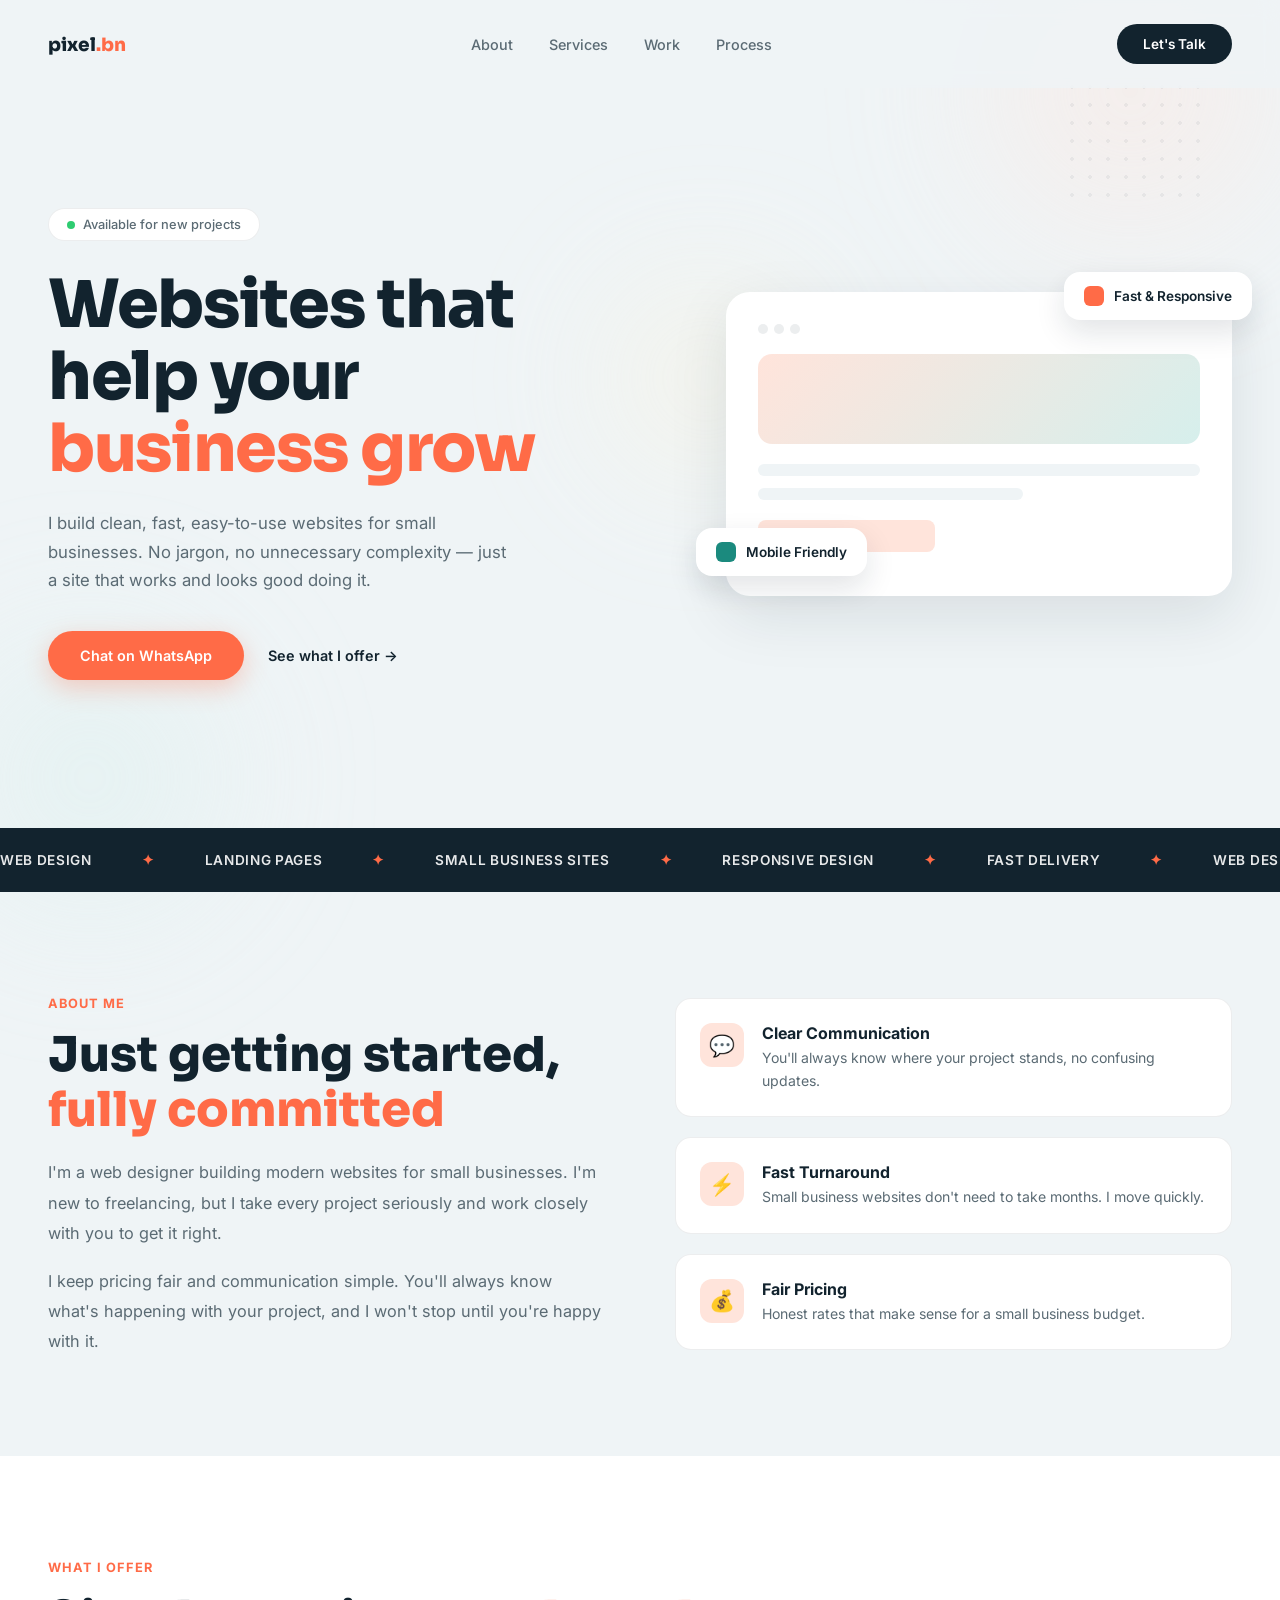
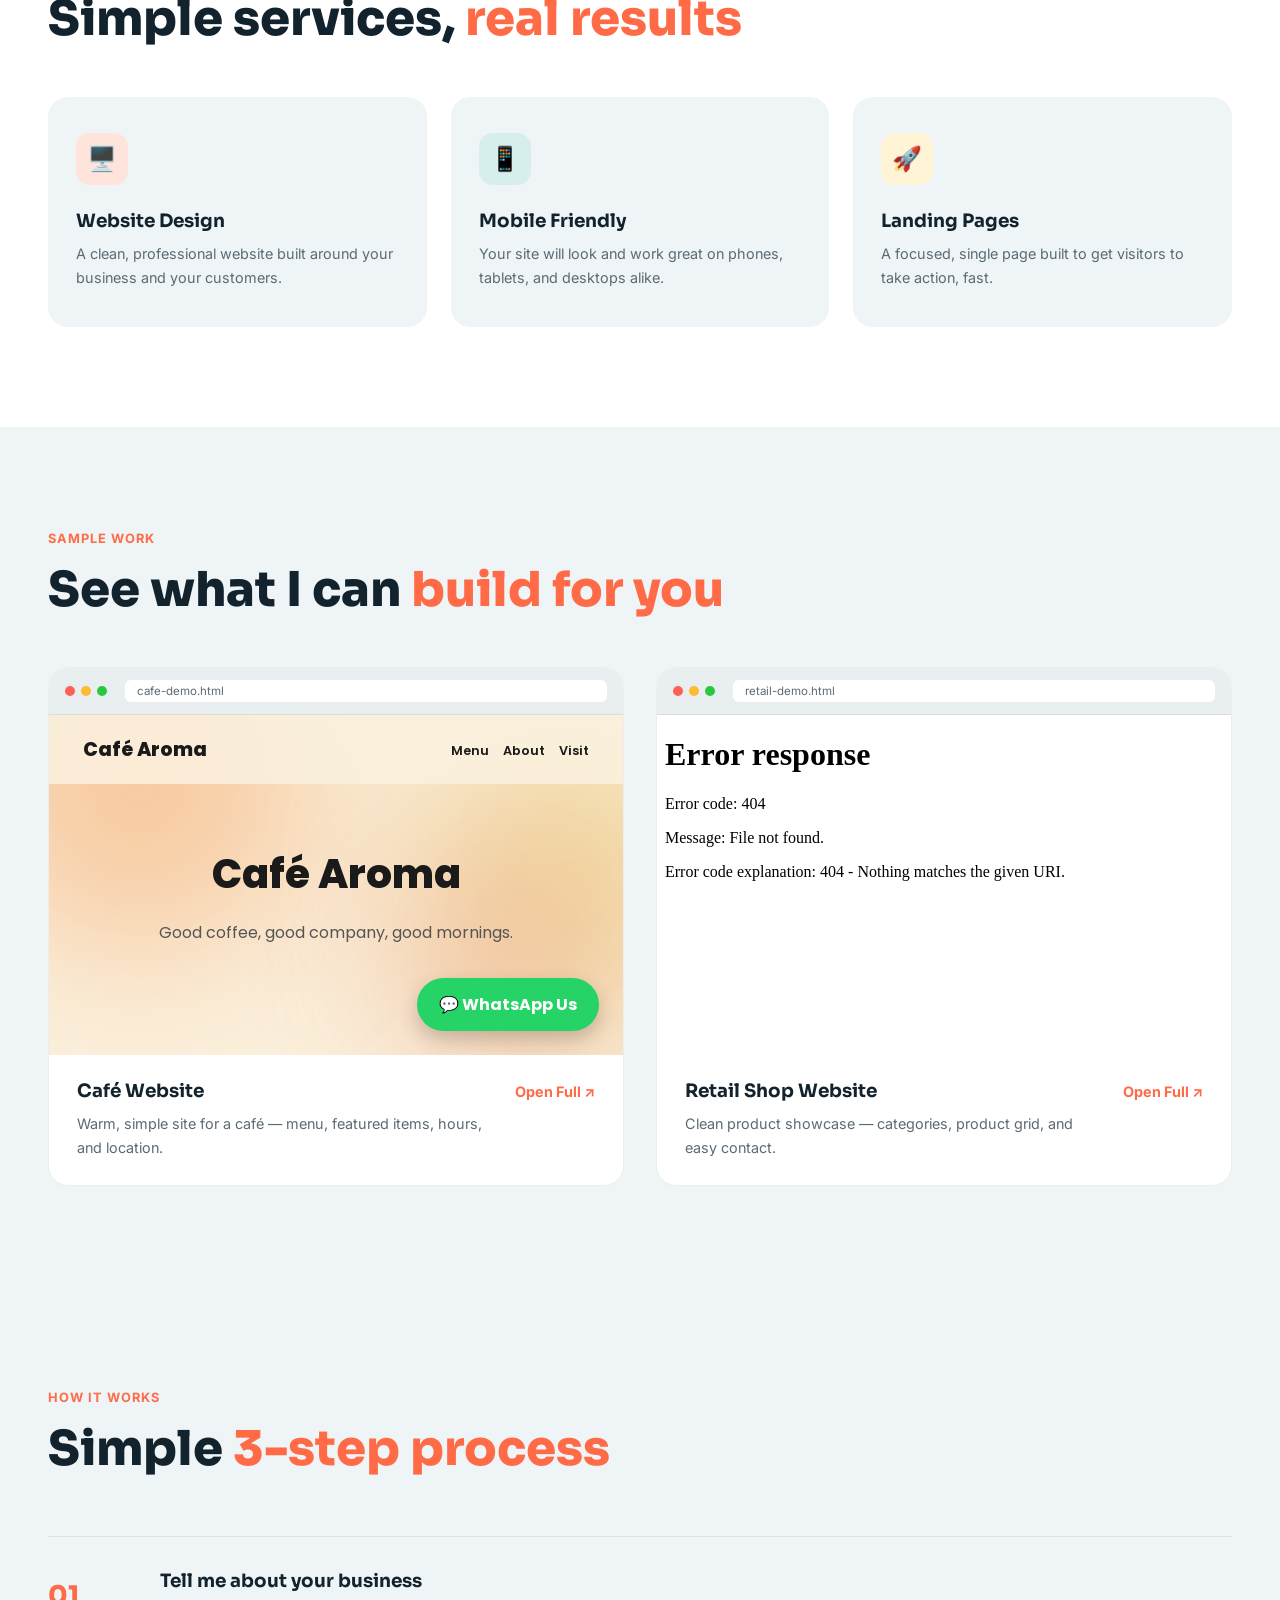
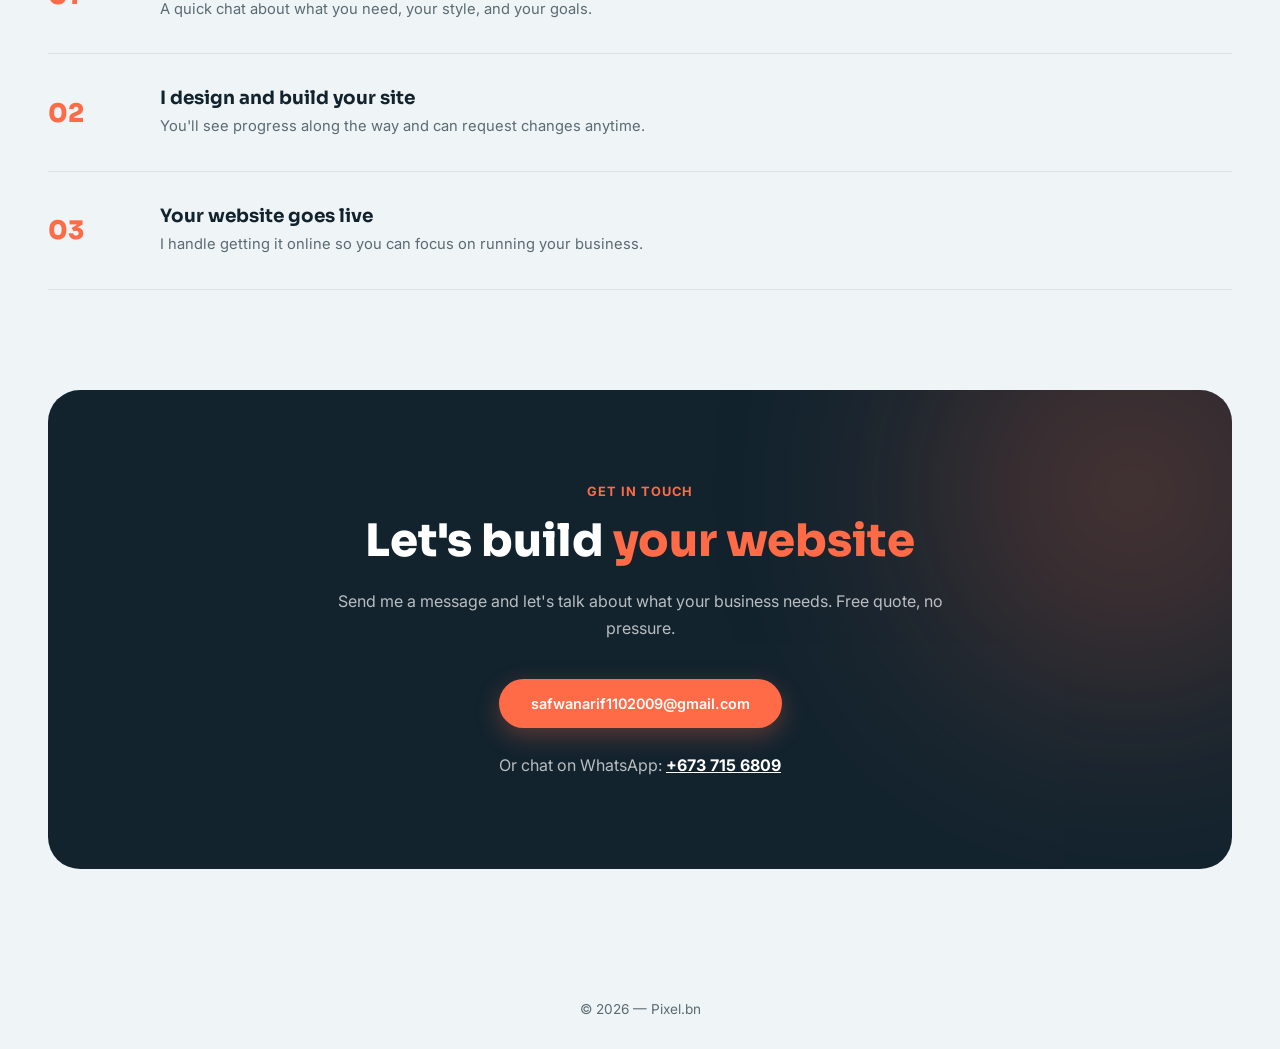
==== index.html @ 6cb82b35 "Rename portfolio-light.html to index.html" ====
<!DOCTYPE html>
<html lang="en">
<head>
<meta charset="UTF-8">
<meta name="viewport" content="width=device-width, initial-scale=1.0">
<title>Web Designer Portfolio</title>
<link href="https://fonts.googleapis.com/css2?family=Sora:wght@400;600;700;800&family=Inter:wght@300;400;500;600&display=swap" rel="stylesheet">
<style>
  *, *::before, *::after { margin: 0; padding: 0; box-sizing: border-box; }

  :root {
    --bg: #EFF4F6;
    --bg-white: #FFFFFF;
    --ink: #12232E;
    --muted: #5B6B74;
    --accent: #FF6B47;
    --accent-soft: #FFE4DB;
    --teal: #1B8A7E;
    --border: rgba(18,35,46,0.08);
  }

  html { scroll-behavior: smooth; }

  body {
    background: var(--bg);
    color: var(--ink);
    font-family: 'Inter', sans-serif;
    font-weight: 400;
    overflow-x: hidden;
  }

  ::-webkit-scrollbar { width: 6px; }
  ::-webkit-scrollbar-track { background: var(--bg); }
  ::-webkit-scrollbar-thumb { background: var(--accent); border-radius: 3px; }

  /* NAV */
  nav {
    position: fixed;
    top: 0; left: 0; right: 0;
    z-index: 100;
    padding: 24px 48px;
    display: flex;
    justify-content: space-between;
    align-items: center;
    background: rgba(239,244,246,0.85);
    backdrop-filter: blur(10px);
    transition: box-shadow 0.3s ease;
  }

  nav.scrolled { box-shadow: 0 4px 20px rgba(18,35,46,0.06); }

  .nav-logo {
    font-family: 'Sora', sans-serif;
    font-size: 1.15rem;
    font-weight: 800;
    color: var(--ink);
    text-decoration: none;
  }

  .nav-logo span { color: var(--accent); }

  .nav-links {
    display: flex;
    gap: 36px;
    list-style: none;
  }

  .nav-links a {
    color: var(--muted);
    text-decoration: none;
    font-size: 0.9rem;
    font-weight: 500;
    transition: color 0.25s ease;
  }

  .nav-links a:hover { color: var(--ink); }

  .nav-cta {
    background: var(--ink);
    color: var(--bg-white);
    border: none;
    padding: 12px 26px;
    border-radius: 100px;
    font-family: 'Inter', sans-serif;
    font-size: 0.85rem;
    font-weight: 600;
    cursor: pointer;
    transition: all 0.3s ease;
    text-decoration: none;
  }

  .nav-cta:hover {
    background: var(--accent);
    transform: translateY(-2px);
  }

  /* HERO */
  .hero {
    min-height: 92vh;
    display: flex;
    align-items: center;
    padding: 140px 48px 80px;
    max-width: 1300px;
    margin: 0 auto;
    position: relative;
  }

  .hero-blob {
    position: absolute;
    border-radius: 50%;
    filter: blur(70px);
    z-index: -1;
    opacity: 0.55;
  }

  .blob-1 {
    width: 420px; height: 420px;
    background: radial-gradient(circle, var(--accent-soft), transparent 70%);
    top: -120px; right: -60px;
    animation: blobFloat 12s ease-in-out infinite;
  }

  .blob-2 {
    width: 380px; height: 380px;
    background: radial-gradient(circle, #D6EFEC, transparent 70%);
    bottom: -140px; left: -100px;
    animation: blobFloat 14s ease-in-out infinite 2s;
  }

  .blob-3 {
    width: 260px; height: 260px;
    background: radial-gradient(circle, #FFF3D6, transparent 70%);
    top: 30%; left: 45%;
    animation: blobFloat 10s ease-in-out infinite 1s;
  }

  .hero-dots {
    position: absolute;
    top: 60px; right: 6%;
    width: 140px;
    height: 140px;
    background-image: radial-gradient(var(--border) 2px, transparent 2px);
    background-size: 18px 18px;
    z-index: -1;
    opacity: 0.7;
  }

  .hero-grid {
    display: grid;
    grid-template-columns: 1.1fr 0.9fr;
    gap: 60px;
    align-items: center;
    width: 100%;
  }

  .hero-badge {
    display: inline-flex;
    align-items: center;
    gap: 8px;
    background: var(--bg-white);
    border: 1px solid var(--border);
    padding: 8px 18px;
    border-radius: 100px;
    font-size: 0.8rem;
    font-weight: 500;
    color: var(--muted);
    margin-bottom: 28px;
    opacity: 0;
    animation: fadeUp 0.7s ease 0.1s forwards;
  }

  .hero-badge .dot {
    width: 8px; height: 8px;
    background: #2ECC71;
    border-radius: 50%;
    animation: pulse 2s ease infinite;
  }

  .hero-title {
    font-family: 'Sora', sans-serif;
    font-size: clamp(2.6rem, 5.2vw, 4.2rem);
    font-weight: 800;
    line-height: 1.08;
    letter-spacing: -0.02em;
    margin-bottom: 24px;
    opacity: 0;
    animation: fadeUp 0.8s ease 0.25s forwards;
  }

  .hero-title .highlight {
    position: relative;
    color: var(--accent);
    white-space: nowrap;
  }

  .hero-subtitle {
    font-size: 1.05rem;
    line-height: 1.7;
    color: var(--muted);
    max-width: 460px;
    margin-bottom: 36px;
    opacity: 0;
    animation: fadeUp 0.8s ease 0.4s forwards;
  }

  .hero-actions {
    display: flex;
    gap: 16px;
    align-items: center;
    opacity: 0;
    animation: fadeUp 0.8s ease 0.55s forwards;
  }

  .btn-primary {
    background: var(--accent);
    color: white;
    border: none;
    padding: 16px 32px;
    border-radius: 100px;
    font-family: 'Inter', sans-serif;
    font-size: 0.9rem;
    font-weight: 600;
    cursor: pointer;
    transition: all 0.3s ease;
    text-decoration: none;
    display: inline-block;
    box-shadow: 0 8px 24px rgba(255,107,71,0.3);
  }

  .btn-primary:hover {
    transform: translateY(-3px);
    box-shadow: 0 12px 28px rgba(255,107,71,0.4);
  }

  .btn-ghost {
    color: var(--ink);
    font-size: 0.9rem;
    font-weight: 600;
    text-decoration: none;
    padding: 16px 8px;
    display: inline-flex;
    align-items: center;
    gap: 8px;
    transition: gap 0.3s ease;
  }

  .btn-ghost:hover { gap: 14px; }

  /* HERO VISUAL */
  .hero-visual {
    position: relative;
    opacity: 0;
    animation: fadeUp 0.9s ease 0.4s forwards;
  }

  .visual-card {
    background: var(--bg-white);
    border-radius: 24px;
    padding: 32px;
    box-shadow: 0 20px 60px rgba(18,35,46,0.1);
    position: relative;
    z-index: 2;
  }

  .visual-browser-bar {
    display: flex;
    gap: 6px;
    margin-bottom: 20px;
  }

  .visual-browser-bar span {
    width: 10px; height: 10px;
    border-radius: 50%;
    background: var(--border);
  }

  .visual-line {
    height: 12px;
    background: var(--bg);
    border-radius: 6px;
    margin-bottom: 12px;
  }

  .visual-line.short { width: 60%; }
  .visual-line.accent { background: var(--accent-soft); width: 40%; height: 32px; border-radius: 8px; margin-top: 20px; }

  .visual-block {
    height: 90px;
    background: linear-gradient(135deg, var(--accent-soft), #D6EFEC);
    border-radius: 14px;
    margin-bottom: 20px;
  }

  .floating-chip {
    position: absolute;
    background: var(--bg-white);
    border-radius: 16px;
    padding: 14px 20px;
    box-shadow: 0 12px 30px rgba(18,35,46,0.12);
    font-size: 0.85rem;
    font-weight: 600;
    display: flex;
    align-items: center;
    gap: 10px;
    z-index: 3;
  }

  .chip-1 {
    top: -20px; right: -20px;
    animation: float 4s ease-in-out infinite;
  }

  .chip-2 {
    bottom: 20px; left: -30px;
    animation: float 4s ease-in-out infinite 1.5s;
  }

  .chip-dot {
    width: 20px; height: 20px;
    border-radius: 6px;
    background: var(--teal);
  }

  .chip-1 .chip-dot { background: var(--accent); }

  /* MARQUEE */
  .marquee-section {
    padding: 24px 0;
    overflow: hidden;
    background: var(--ink);
  }

  .marquee-track {
    display: flex;
    gap: 50px;
    animation: marquee 22s linear infinite;
    white-space: nowrap;
  }

  .marquee-item {
    font-size: 0.85rem;
    font-weight: 600;
    letter-spacing: 0.05em;
    text-transform: uppercase;
    color: rgba(255,255,255,0.9);
    display: flex;
    align-items: center;
    gap: 50px;
  }

  .marquee-item::after { content: '✦'; color: var(--accent); }

  /* SECTIONS */
  section {
    padding: 100px 48px;
    max-width: 1300px;
    margin: 0 auto;
  }

  .section-label {
    display: inline-block;
    font-size: 0.8rem;
    font-weight: 700;
    text-transform: uppercase;
    letter-spacing: 0.08em;
    color: var(--accent);
    margin-bottom: 16px;
  }

  .section-title {
    font-family: 'Sora', sans-serif;
    font-size: clamp(2rem, 4vw, 3rem);
    font-weight: 800;
    line-height: 1.15;
    margin-bottom: 20px;
  }

  .section-title .highlight { color: var(--accent); }

  /* ABOUT */
  .about-grid {
    display: grid;
    grid-template-columns: 1fr 1fr;
    gap: 70px;
    align-items: center;
  }

  .about-text {
    font-size: 1.02rem;
    line-height: 1.85;
    color: var(--muted);
  }

  .about-text p + p { margin-top: 18px; }

  .value-list {
    display: flex;
    flex-direction: column;
    gap: 20px;
  }

  .value-item {
    display: flex;
    gap: 18px;
    align-items: flex-start;
    background: var(--bg-white);
    padding: 24px;
    border-radius: 16px;
    border: 1px solid var(--border);
    transition: transform 0.3s ease, box-shadow 0.3s ease;
  }

  .value-item:hover {
    transform: translateX(6px);
    box-shadow: 0 12px 30px rgba(18,35,46,0.08);
  }

  .value-icon {
    width: 44px; height: 44px;
    border-radius: 12px;
    background: var(--accent-soft);
    display: flex;
    align-items: center;
    justify-content: center;
    font-size: 1.3rem;
    flex-shrink: 0;
  }

  .value-title {
    font-weight: 700;
    margin-bottom: 4px;
    font-size: 1rem;
  }

  .value-desc {
    font-size: 0.88rem;
    color: var(--muted);
    line-height: 1.6;
  }

  /* WORK PREVIEWS */
  .work-preview-grid {
    display: grid;
    grid-template-columns: 1fr 1fr;
    gap: 32px;
    margin-top: 50px;
  }

  .work-preview-card {
    background: var(--bg-white);
    border-radius: 20px;
    overflow: hidden;
    border: 1px solid var(--border);
    transition: transform 0.35s ease, box-shadow 0.35s ease;
  }

  .work-preview-card:hover {
    transform: translateY(-6px);
    box-shadow: 0 20px 44px rgba(18,35,46,0.12);
  }

  .preview-browser-bar {
    display: flex;
    align-items: center;
    gap: 6px;
    padding: 12px 16px;
    background: #E9EEF0;
    border-bottom: 1px solid var(--border);
  }

  .preview-browser-bar span {
    width: 10px; height: 10px;
    border-radius: 50%;
    background: #ccc;
  }

  .preview-browser-bar span:nth-child(1) { background: #FF5F57; }
  .preview-browser-bar span:nth-child(2) { background: #FEBC2E; }
  .preview-browser-bar span:nth-child(3) { background: #28C840; }

  .preview-url {
    margin-left: 12px;
    background: var(--bg-white);
    border-radius: 6px;
    padding: 4px 12px;
    font-size: 0.72rem;
    color: var(--muted);
    flex: 1;
  }

  .preview-frame {
    width: 100%;
    height: 340px;
    border: none;
    display: block;
    background: white;
  }

  .preview-footer {
    padding: 24px 28px;
    display: flex;
    justify-content: space-between;
    align-items: flex-start;
    gap: 16px;
  }

  .preview-link {
    flex-shrink: 0;
    color: var(--accent);
    font-weight: 700;
    text-decoration: none;
    font-size: 0.9rem;
    white-space: nowrap;
    padding-top: 4px;
    transition: transform 0.25s ease;
    display: inline-block;
  }

  .preview-link:hover { transform: translateX(4px); }

  @media (max-width: 900px) {
    .work-preview-grid { grid-template-columns: 1fr; }
    .preview-frame { height: 280px; }
    .preview-footer { flex-direction: column; }
  }

  /* SERVICES */
  .services-section { background: var(--bg-white); }

  .services-grid {
    display: grid;
    grid-template-columns: repeat(3, 1fr);
    gap: 24px;
    margin-top: 50px;
  }

  .service-card {
    background: var(--bg);
    border-radius: 20px;
    padding: 36px 28px;
    transition: transform 0.35s ease, box-shadow 0.35s ease;
    position: relative;
    overflow: hidden;
  }

  .service-card:hover {
    transform: translateY(-8px);
    box-shadow: 0 16px 36px rgba(18,35,46,0.1);
  }

  .service-icon {
    width: 52px; height: 52px;
    border-radius: 14px;
    background: var(--bg-white);
    display: flex;
    align-items: center;
    justify-content: center;
    font-size: 1.5rem;
    margin-bottom: 24px;
  }

  .service-card:nth-child(1) .service-icon { background: var(--accent-soft); }
  .service-card:nth-child(2) .service-icon { background: #D6EFEC; }
  .service-card:nth-child(3) .service-icon { background: #FFF3D6; }

  .service-title {
    font-family: 'Sora', sans-serif;
    font-weight: 700;
    font-size: 1.15rem;
    margin-bottom: 10px;
  }

  .service-desc {
    font-size: 0.9rem;
    line-height: 1.7;
    color: var(--muted);
  }

  /* PROCESS */
  .process-timeline {
    margin-top: 60px;
    display: flex;
    flex-direction: column;
    gap: 0;
  }

  .process-row {
    display: grid;
    grid-template-columns: 80px 1fr;
    gap: 32px;
    padding: 32px 0;
    border-top: 1px solid var(--border);
    align-items: center;
  }

  .process-row:last-child { border-bottom: 1px solid var(--border); }

  .process-num {
    font-family: 'Sora', sans-serif;
    font-size: 1.6rem;
    font-weight: 800;
    color: var(--accent);
  }

  .process-row-title {
    font-family: 'Sora', sans-serif;
    font-weight: 700;
    font-size: 1.15rem;
    margin-bottom: 6px;
  }

  .process-row-desc {
    font-size: 0.92rem;
    color: var(--muted);
    line-height: 1.6;
    max-width: 600px;
  }

  /* CTA */
  .cta-section {
    background: var(--ink);
    border-radius: 32px;
    margin: 0 48px 100px;
    padding: 90px 48px;
    text-align: center;
    position: relative;
    overflow: hidden;
  }

  .cta-section::before {
    content: '';
    position: absolute;
    width: 400px; height: 400px;
    background: var(--accent);
    border-radius: 50%;
    filter: blur(120px);
    opacity: 0.25;
    top: -100px; right: -100px;
  }

  .cta-inner {
    position: relative;
    z-index: 2;
    max-width: 640px;
    margin: 0 auto;
  }

  .cta-title {
    font-family: 'Sora', sans-serif;
    font-size: clamp(1.8rem, 4vw, 2.8rem);
    font-weight: 800;
    color: white;
    margin-bottom: 20px;
    line-height: 1.2;
  }

  .cta-title .highlight { color: var(--accent); }

  .cta-text {
    color: rgba(255,255,255,0.7);
    font-size: 1rem;
    line-height: 1.7;
    margin-bottom: 36px;
  }

  /* FOOTER */
  footer {
    padding: 32px 48px;
    display: flex;
    justify-content: center;
    align-items: center;
  }

  .footer-copy {
    font-size: 0.85rem;
    color: var(--muted);
  }

  .footer-links {
    display: flex;
    gap: 28px;
    list-style: none;
  }

  .footer-links a {
    font-size: 0.85rem;
    color: var(--muted);
    text-decoration: none;
    font-weight: 500;
    transition: color 0.25s ease;
  }

  .footer-links a:hover { color: var(--accent); }

  /* REVEAL */
  .reveal {
    opacity: 0;
    transform: translateY(30px);
    transition: opacity 0.7s ease, transform 0.7s ease;
  }

  .reveal.visible { opacity: 1; transform: translateY(0); }

  .reveal-delay-1 { transition-delay: 0.1s; }
  .reveal-delay-2 { transition-delay: 0.2s; }
  .reveal-delay-3 { transition-delay: 0.3s; }

  @keyframes fadeUp {
    to { opacity: 1; transform: translateY(0); }
  }

  @keyframes pulse {
    0%, 100% { opacity: 1; }
    50% { opacity: 0.4; }
  }

  @keyframes float {
    0%, 100% { transform: translateY(0); }
    50% { transform: translateY(-10px); }
  }

  @keyframes blobFloat {
    0%, 100% { transform: translate(0, 0) scale(1); }
    50% { transform: translate(20px, -30px) scale(1.08); }
  }

  @keyframes marquee {
    from { transform: translateX(0); }
    to { transform: translateX(-50%); }
  }

  @media (max-width: 900px) {
    .hero-grid { grid-template-columns: 1fr; }
    .hero-visual { order: -1; }
    .about-grid { grid-template-columns: 1fr; gap: 40px; }
    .services-grid { grid-template-columns: 1fr; }
    .nav-links { display: none; }
    section { padding: 70px 24px; }
    .hero { padding: 120px 24px 60px; }
    .cta-section { margin: 0 24px 70px; padding: 60px 28px; }
    footer { flex-direction: column; gap: 16px; text-align: center; }
    .process-row { grid-template-columns: 50px 1fr; gap: 20px; }
    .hero-blob { opacity: 0.4; }
    .blob-1 { width: 280px; height: 280px; }
    .blob-2 { width: 260px; height: 260px; }
    .blob-3 { width: 180px; height: 180px; }
  }

  @media (max-width: 600px) {
    nav { padding: 16px 20px; }
    .nav-logo { font-size: 1rem; }
    .nav-cta { padding: 10px 18px; font-size: 0.8rem; }

    .hero { padding: 110px 20px 50px; min-height: auto; }
    .hero-badge { font-size: 0.75rem; padding: 7px 14px; margin-bottom: 20px; }
    .hero-title { font-size: 2rem; margin-bottom: 18px; }
    .hero-subtitle { font-size: 0.95rem; margin-bottom: 28px; }
    .hero-actions { flex-direction: column; align-items: stretch; gap: 12px; }
    .btn-primary { text-align: center; padding: 15px 24px; width: 100%; }
    .btn-ghost { justify-content: center; padding: 8px; }

    .hero-dots { display: none; }
    .visual-card { padding: 22px; border-radius: 18px; }
    .floating-chip { padding: 10px 14px; font-size: 0.75rem; }
    .chip-1 { top: -14px; right: -10px; }
    .chip-2 { bottom: 10px; left: -14px; }

    section { padding: 56px 20px; }
    .section-title { font-size: 1.7rem; }
    .section-label { font-size: 0.72rem; }

    .value-item { padding: 18px; gap: 14px; }
    .value-icon { width: 38px; height: 38px; font-size: 1.1rem; }

    .service-card { padding: 28px 22px; }

    .process-row { grid-template-columns: 36px 1fr; gap: 14px; padding: 24px 0; }
    .process-num { font-size: 1.2rem; }
    .process-row-title { font-size: 1rem; }
    .process-row-desc { font-size: 0.85rem; }

    .cta-section { margin: 0 16px 50px; padding: 48px 22px; border-radius: 22px; }
    .cta-title { font-size: 1.6rem; }
    .cta-text { font-size: 0.9rem; margin-bottom: 28px; }
    .cta-section .btn-primary { display: block; word-break: break-word; }

    .marquee-item { font-size: 0.72rem; }

    footer { padding: 28px 20px; }
  }

  @media (max-width: 380px) {
    .hero-title { font-size: 1.7rem; }
    .cta-title { font-size: 1.4rem; }
  }

  @media (prefers-reduced-motion: reduce) {
    *, *::before, *::after { animation: none !important; transition: none !important; }
  }
</style>
</head>
<body>

<!-- NAV -->
<nav id="nav">
  <a href="#" class="nav-logo">pixel<span>.bn</span></a>
  <ul class="nav-links">
    <li><a href="#about">About</a></li>
    <li><a href="#services">Services</a></li>
    <li><a href="#work">Work</a></li>
    <li><a href="#process">Process</a></li>
  </ul>
  <a href="https://wa.me/6737156809" target="_blank" class="nav-cta">Let's Talk</a>
</nav>

<!-- HERO -->
<section class="hero">
  <div class="hero-blob blob-1"></div>
  <div class="hero-blob blob-2"></div>
  <div class="hero-blob blob-3"></div>
  <div class="hero-dots"></div>
  <div class="hero-grid">
    <div>
      <div class="hero-badge">
        <span class="dot"></span>
        Available for new projects
      </div>
      <h1 class="hero-title">
        Websites that help your <span class="highlight">business grow</span>
      </h1>
      <p class="hero-subtitle">
        I build clean, fast, easy-to-use websites for small businesses. 
        No jargon, no unnecessary complexity — just a site that works and looks good doing it.
      </p>
      <div class="hero-actions">
        <a href="https://wa.me/6737156809" target="_blank" class="btn-primary">Chat on WhatsApp</a>
        <a href="#services" class="btn-ghost">See what I offer →</a>
      </div>
    </div>
    <div class="hero-visual">
      <div class="visual-card">
        <div class="visual-browser-bar">
          <span></span><span></span><span></span>
        </div>
        <div class="visual-block"></div>
        <div class="visual-line"></div>
        <div class="visual-line short"></div>
        <div class="visual-line accent"></div>
      </div>
      <div class="floating-chip chip-1">
        <span class="chip-dot"></span>
        Fast & Responsive
      </div>
      <div class="floating-chip chip-2">
        <span class="chip-dot"></span>
        Mobile Friendly
      </div>
    </div>
  </div>
</section>

<!-- MARQUEE -->
<div class="marquee-section">
  <div class="marquee-track">
    <span class="marquee-item">Web Design</span>
    <span class="marquee-item">Landing Pages</span>
    <span class="marquee-item">Small Business Sites</span>
    <span class="marquee-item">Responsive Design</span>
    <span class="marquee-item">Fast Delivery</span>
    <span class="marquee-item">Web Design</span>
    <span class="marquee-item">Landing Pages</span>
    <span class="marquee-item">Small Business Sites</span>
    <span class="marquee-item">Responsive Design</span>
    <span class="marquee-item">Fast Delivery</span>
  </div>
</div>

<!-- ABOUT -->
<section id="about">
  <div class="about-grid">
    <div>
      <p class="section-label reveal">About Me</p>
      <h2 class="section-title reveal reveal-delay-1">
        Just getting started, <span class="highlight">fully committed</span>
      </h2>
      <div class="about-text reveal reveal-delay-2">
        <p>
          I'm a web designer building modern websites for small businesses. 
          I'm new to freelancing, but I take every project seriously and 
          work closely with you to get it right.
        </p>
        <p>
          I keep pricing fair and communication simple. You'll always know 
          what's happening with your project, and I won't stop until you're happy with it.
        </p>
      </div>
    </div>
    <div class="value-list reveal reveal-delay-3">
      <div class="value-item">
        <div class="value-icon">💬</div>
        <div>
          <div class="value-title">Clear Communication</div>
          <div class="value-desc">You'll always know where your project stands, no confusing updates.</div>
        </div>
      </div>
      <div class="value-item">
        <div class="value-icon">⚡</div>
        <div>
          <div class="value-title">Fast Turnaround</div>
          <div class="value-desc">Small business websites don't need to take months. I move quickly.</div>
        </div>
      </div>
      <div class="value-item">
        <div class="value-icon">💰</div>
        <div>
          <div class="value-title">Fair Pricing</div>
          <div class="value-desc">Honest rates that make sense for a small business budget.</div>
        </div>
      </div>
    </div>
  </div>
</section>

<!-- SERVICES -->
<div class="services-section" id="services">
  <section>
    <p class="section-label reveal">What I Offer</p>
    <h2 class="section-title reveal reveal-delay-1">
      Simple services, <span class="highlight">real results</span>
    </h2>
    <div class="services-grid">
      <div class="service-card reveal">
        <div class="service-icon">🖥️</div>
        <h3 class="service-title">Website Design</h3>
        <p class="service-desc">A clean, professional website built around your business and your customers.</p>
      </div>
      <div class="service-card reveal reveal-delay-1">
        <div class="service-icon">📱</div>
        <h3 class="service-title">Mobile Friendly</h3>
        <p class="service-desc">Your site will look and work great on phones, tablets, and desktops alike.</p>
      </div>
      <div class="service-card reveal reveal-delay-2">
        <div class="service-icon">🚀</div>
        <h3 class="service-title">Landing Pages</h3>
        <p class="service-desc">A focused, single page built to get visitors to take action, fast.</p>
      </div>
    </div>
  </section>
</div>

<!-- WORK / SAMPLES -->
<section id="work">
  <p class="section-label reveal">Sample Work</p>
  <h2 class="section-title reveal reveal-delay-1">
    See what I can <span class="highlight">build for you</span>
  </h2>
  <div class="work-preview-grid">
    <div class="work-preview-card reveal">
      <div class="preview-browser-bar">
        <span></span><span></span><span></span>
        <div class="preview-url">cafe-demo.html</div>
      </div>
      <iframe src="cafe-demo.html" class="preview-frame" loading="lazy"></iframe>
      <div class="preview-footer">
        <div>
          <h3 class="service-title">Café Website</h3>
          <p class="service-desc">Warm, simple site for a café — menu, featured items, hours, and location.</p>
        </div>
        <a href="cafe-demo.html" target="_blank" class="preview-link">Open Full ↗</a>
      </div>
    </div>
    <div class="work-preview-card reveal reveal-delay-1">
      <div class="preview-browser-bar">
        <span></span><span></span><span></span>
        <div class="preview-url">retail-demo.html</div>
      </div>
      <iframe src="retail-demo.html" class="preview-frame" loading="lazy"></iframe>
      <div class="preview-footer">
        <div>
          <h3 class="service-title">Retail Shop Website</h3>
          <p class="service-desc">Clean product showcase — categories, product grid, and easy contact.</p>
        </div>
        <a href="retail-demo.html" target="_blank" class="preview-link">Open Full ↗</a>
      </div>
    </div>
  </div>
</section>

<!-- PROCESS -->
<section id="process">
  <p class="section-label reveal">How It Works</p>

  <h2 class="section-title reveal reveal-delay-1">
    Simple <span class="highlight">3-step process</span>
  </h2>
  <div class="process-timeline">
    <div class="process-row reveal">
      <div class="process-num">01</div>
      <div>
        <div class="process-row-title">Tell me about your business</div>
        <div class="process-row-desc">A quick chat about what you need, your style, and your goals.</div>
      </div>
    </div>
    <div class="process-row reveal reveal-delay-1">
      <div class="process-num">02</div>
      <div>
        <div class="process-row-title">I design and build your site</div>
        <div class="process-row-desc">You'll see progress along the way and can request changes anytime.</div>
      </div>
    </div>
    <div class="process-row reveal reveal-delay-2">
      <div class="process-num">03</div>
      <div>
        <div class="process-row-title">Your website goes live</div>
        <div class="process-row-desc">I handle getting it online so you can focus on running your business.</div>
      </div>
    </div>
  </div>
</section>

<!-- CTA -->
<div class="cta-section" id="contact">
  <div class="cta-inner">
    <p class="section-label reveal" style="color: var(--accent);">Get In Touch</p>
    <h2 class="cta-title reveal reveal-delay-1">
      Let's build <span class="highlight">your website</span>
    </h2>
    <p class="cta-text reveal reveal-delay-2">
      Send me a message and let's talk about what your business needs. 
      Free quote, no pressure.
    </p>
    <a href="mailto:safwanarif1102009@gmail.com" class="btn-primary reveal reveal-delay-3">safwanarif1102009@gmail.com</a>
    <p class="cta-text reveal reveal-delay-3" style="margin-top: 24px; margin-bottom: 0;">
      Or chat on WhatsApp: <a href="https://wa.me/6737156809" target="_blank" style="color: white; font-weight: 700; text-decoration: underline;">+673 715 6809</a>
    </p>
  </div>
</div>

<!-- FOOTER -->
<footer>
  <p class="footer-copy">© 2026 — Pixel.bn</p>
</footer>

<script>
  const nav = document.getElementById('nav');
  window.addEventListener('scroll', () => {
    nav.classList.toggle('scrolled', window.scrollY > 40);
  });

  const reveals = document.querySelectorAll('.reveal');
  const observer = new IntersectionObserver((entries) => {
    entries.forEach(entry => {
      if (entry.isIntersecting) {
        entry.target.classList.add('visible');
        observer.unobserve(entry.target);
      }
    });
  }, { threshold: 0.1, rootMargin: '0px 0px -60px 0px' });

  reveals.forEach(el => observer.observe(el));
</script>
</body>
</html>
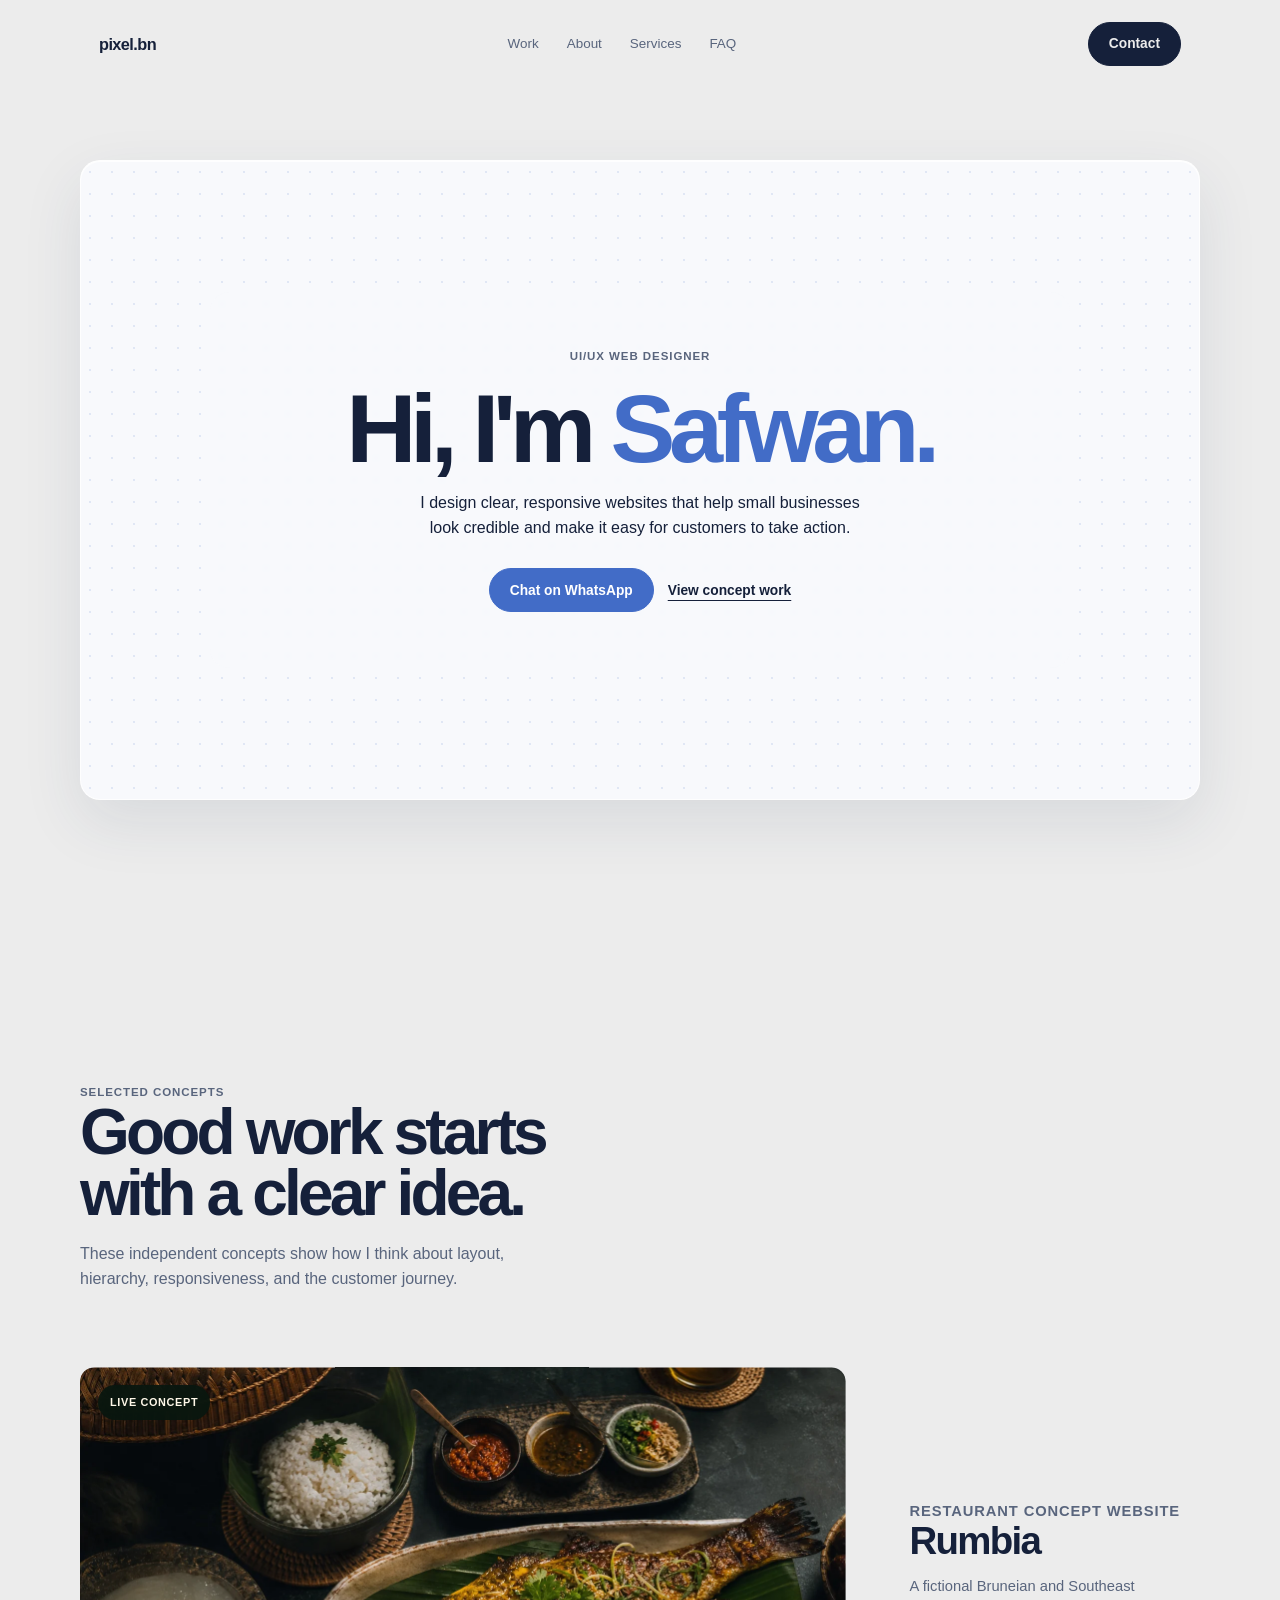
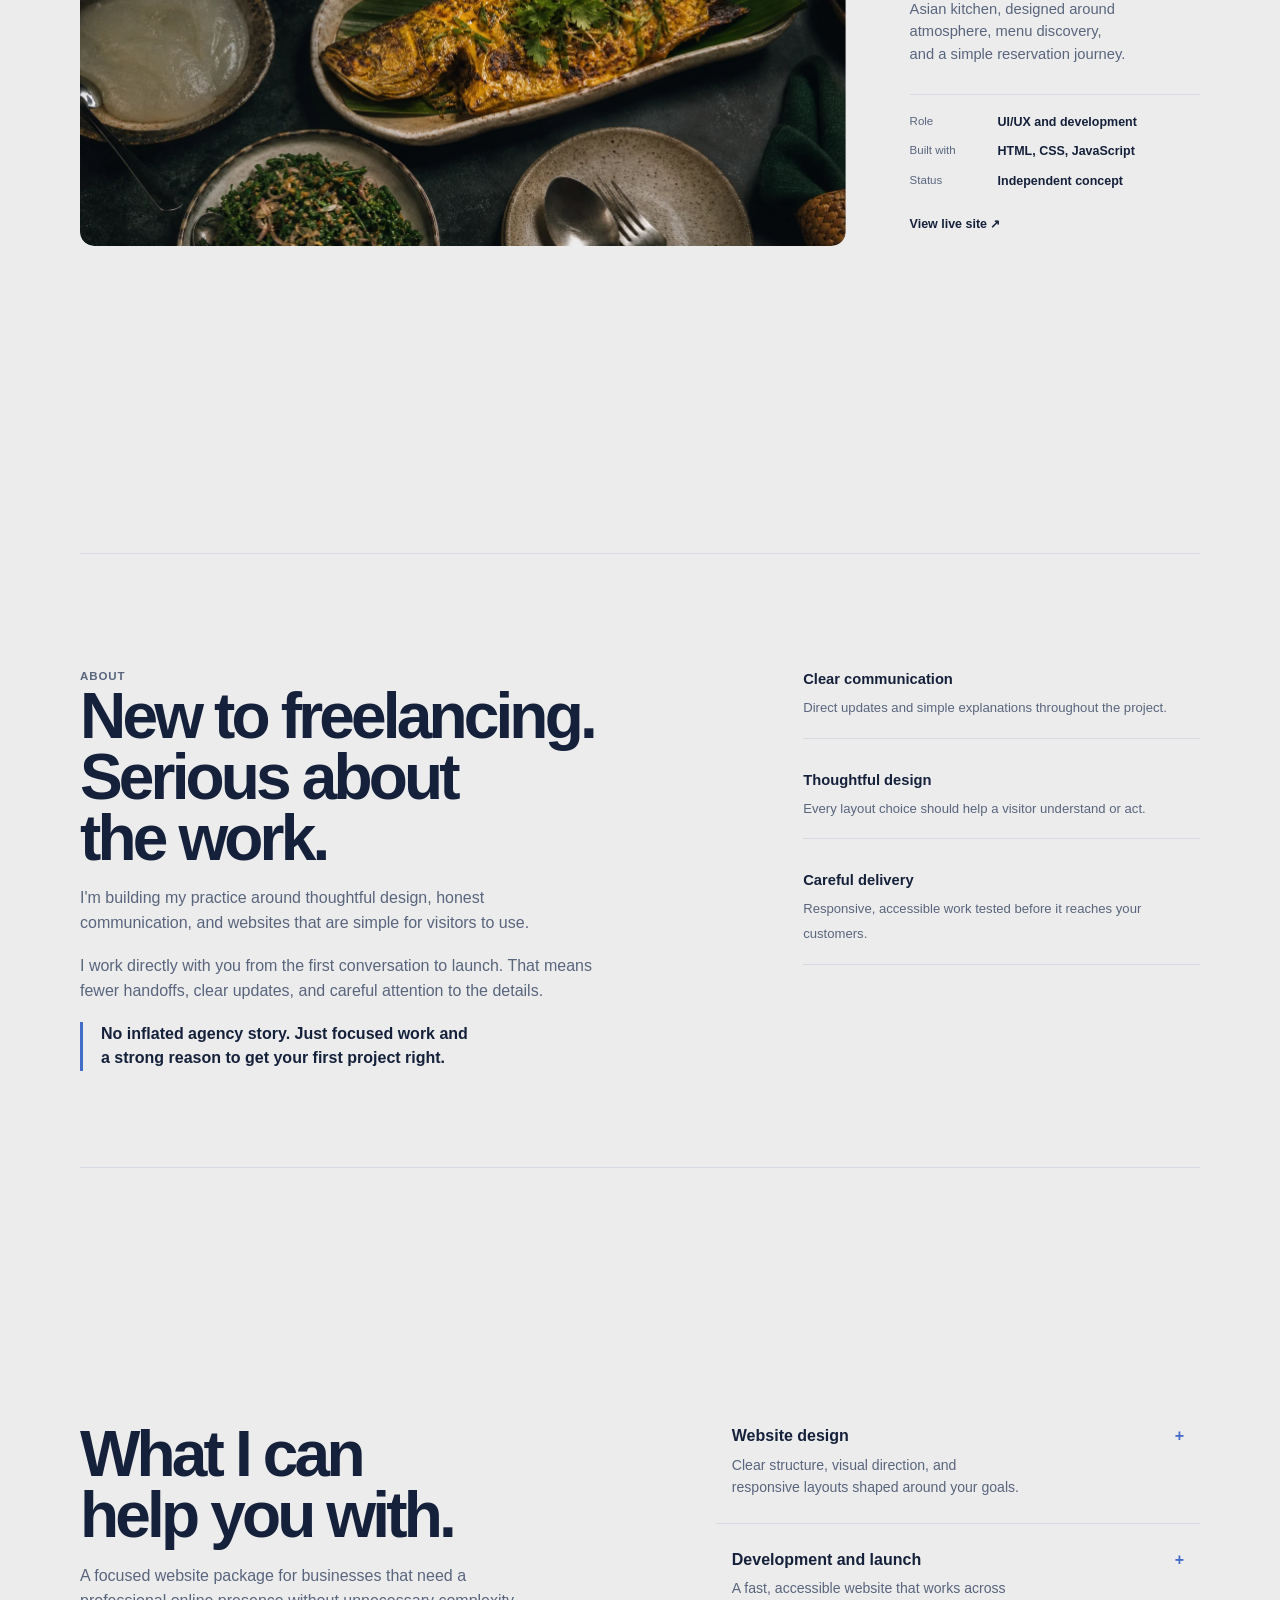
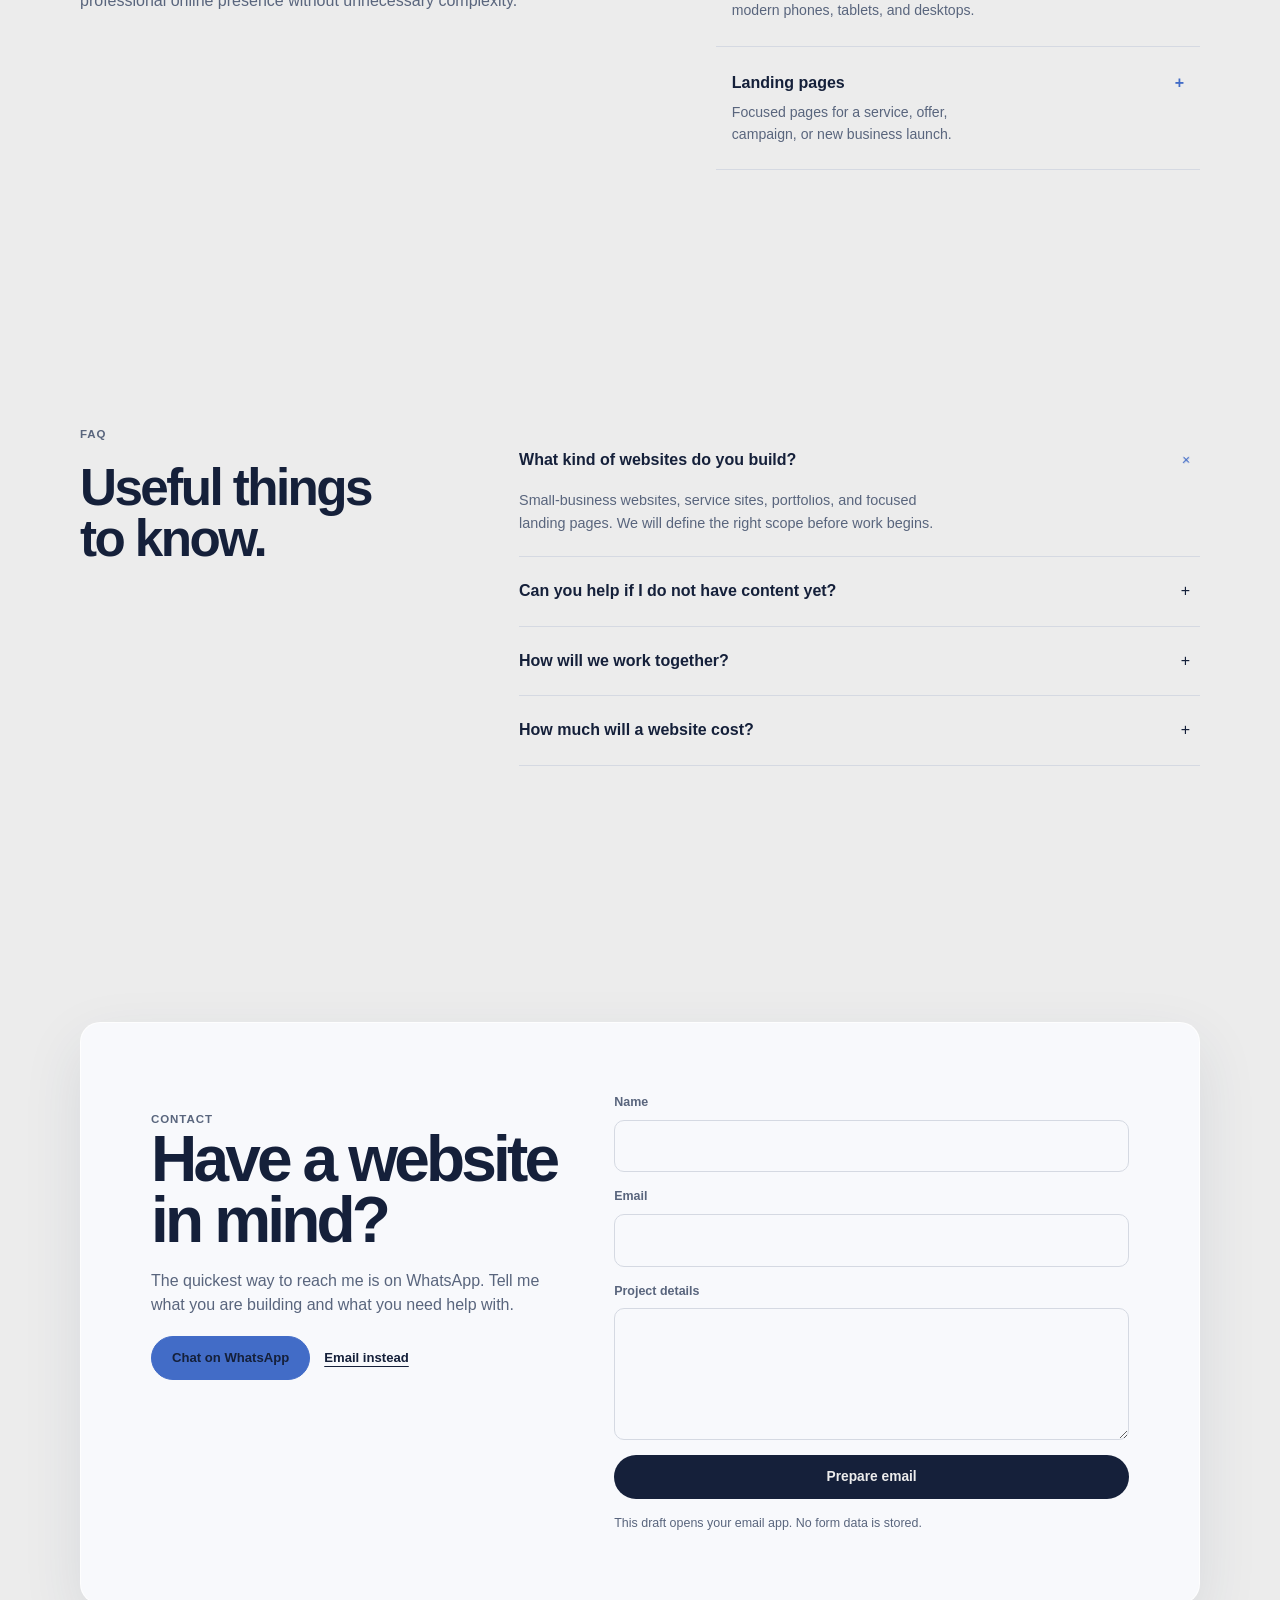
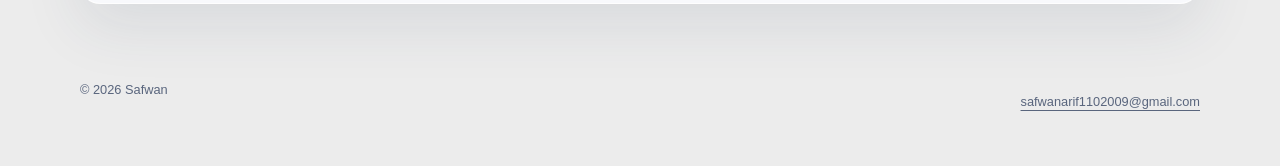
==== commit 02e50bca: "Publish refreshed portfolio and Rumbia concept" ====
--- a/index.html
+++ b/index.html
@@ -1,1063 +1,445 @@
-<!DOCTYPE html>
+<!doctype html>
 <html lang="en">
 <head>
-<meta charset="UTF-8">
-<meta name="viewport" content="width=device-width, initial-scale=1.0">
-<title>Web Designer Portfolio</title>
-<link href="https://fonts.googleapis.com/css2?family=Sora:wght@400;600;700;800&family=Inter:wght@300;400;500;600&display=swap" rel="stylesheet">
-<style>
-  *, *::before, *::after { margin: 0; padding: 0; box-sizing: border-box; }
-
-  :root {
-    --bg: #EFF4F6;
-    --bg-white: #FFFFFF;
-    --ink: #12232E;
-    --muted: #5B6B74;
-    --accent: #FF6B47;
-    --accent-soft: #FFE4DB;
-    --teal: #1B8A7E;
-    --border: rgba(18,35,46,0.08);
-  }
-
-  html { scroll-behavior: smooth; }
-
-  body {
-    background: var(--bg);
-    color: var(--ink);
-    font-family: 'Inter', sans-serif;
-    font-weight: 400;
-    overflow-x: hidden;
-  }
-
-  ::-webkit-scrollbar { width: 6px; }
-  ::-webkit-scrollbar-track { background: var(--bg); }
-  ::-webkit-scrollbar-thumb { background: var(--accent); border-radius: 3px; }
-
-  /* NAV */
-  nav {
-    position: fixed;
-    top: 0; left: 0; right: 0;
-    z-index: 100;
-    padding: 24px 48px;
-    display: flex;
-    justify-content: space-between;
-    align-items: center;
-    background: rgba(239,244,246,0.85);
-    backdrop-filter: blur(10px);
-    transition: box-shadow 0.3s ease;
-  }
-
-  nav.scrolled { box-shadow: 0 4px 20px rgba(18,35,46,0.06); }
-
-  .nav-logo {
-    font-family: 'Sora', sans-serif;
-    font-size: 1.15rem;
-    font-weight: 800;
-    color: var(--ink);
-    text-decoration: none;
-  }
-
-  .nav-logo span { color: var(--accent); }
-
-  .nav-links {
-    display: flex;
-    gap: 36px;
-    list-style: none;
-  }
-
-  .nav-links a {
-    color: var(--muted);
-    text-decoration: none;
-    font-size: 0.9rem;
-    font-weight: 500;
-    transition: color 0.25s ease;
-  }
-
-  .nav-links a:hover { color: var(--ink); }
-
-  .nav-cta {
-    background: var(--ink);
-    color: var(--bg-white);
-    border: none;
-    padding: 12px 26px;
-    border-radius: 100px;
-    font-family: 'Inter', sans-serif;
-    font-size: 0.85rem;
-    font-weight: 600;
-    cursor: pointer;
-    transition: all 0.3s ease;
-    text-decoration: none;
-  }
-
-  .nav-cta:hover {
-    background: var(--accent);
-    transform: translateY(-2px);
-  }
-
-  /* HERO */
-  .hero {
-    min-height: 92vh;
-    display: flex;
-    align-items: center;
-    padding: 140px 48px 80px;
-    max-width: 1300px;
-    margin: 0 auto;
-    position: relative;
-  }
-
-  .hero-blob {
-    position: absolute;
-    border-radius: 50%;
-    filter: blur(70px);
-    z-index: -1;
-    opacity: 0.55;
-  }
-
-  .blob-1 {
-    width: 420px; height: 420px;
-    background: radial-gradient(circle, var(--accent-soft), transparent 70%);
-    top: -120px; right: -60px;
-    animation: blobFloat 12s ease-in-out infinite;
-  }
-
-  .blob-2 {
-    width: 380px; height: 380px;
-    background: radial-gradient(circle, #D6EFEC, transparent 70%);
-    bottom: -140px; left: -100px;
-    animation: blobFloat 14s ease-in-out infinite 2s;
-  }
-
-  .blob-3 {
-    width: 260px; height: 260px;
-    background: radial-gradient(circle, #FFF3D6, transparent 70%);
-    top: 30%; left: 45%;
-    animation: blobFloat 10s ease-in-out infinite 1s;
-  }
-
-  .hero-dots {
-    position: absolute;
-    top: 60px; right: 6%;
-    width: 140px;
-    height: 140px;
-    background-image: radial-gradient(var(--border) 2px, transparent 2px);
-    background-size: 18px 18px;
-    z-index: -1;
-    opacity: 0.7;
-  }
-
-  .hero-grid {
-    display: grid;
-    grid-template-columns: 1.1fr 0.9fr;
-    gap: 60px;
-    align-items: center;
-    width: 100%;
-  }
-
-  .hero-badge {
-    display: inline-flex;
-    align-items: center;
-    gap: 8px;
-    background: var(--bg-white);
-    border: 1px solid var(--border);
-    padding: 8px 18px;
-    border-radius: 100px;
-    font-size: 0.8rem;
-    font-weight: 500;
-    color: var(--muted);
-    margin-bottom: 28px;
-    opacity: 0;
-    animation: fadeUp 0.7s ease 0.1s forwards;
-  }
-
-  .hero-badge .dot {
-    width: 8px; height: 8px;
-    background: #2ECC71;
-    border-radius: 50%;
-    animation: pulse 2s ease infinite;
-  }
-
-  .hero-title {
-    font-family: 'Sora', sans-serif;
-    font-size: clamp(2.6rem, 5.2vw, 4.2rem);
-    font-weight: 800;
-    line-height: 1.08;
-    letter-spacing: -0.02em;
-    margin-bottom: 24px;
-    opacity: 0;
-    animation: fadeUp 0.8s ease 0.25s forwards;
-  }
-
-  .hero-title .highlight {
-    position: relative;
-    color: var(--accent);
-    white-space: nowrap;
-  }
-
-  .hero-subtitle {
-    font-size: 1.05rem;
-    line-height: 1.7;
-    color: var(--muted);
-    max-width: 460px;
-    margin-bottom: 36px;
-    opacity: 0;
-    animation: fadeUp 0.8s ease 0.4s forwards;
-  }
-
-  .hero-actions {
-    display: flex;
-    gap: 16px;
-    align-items: center;
-    opacity: 0;
-    animation: fadeUp 0.8s ease 0.55s forwards;
-  }
-
-  .btn-primary {
-    background: var(--accent);
-    color: white;
-    border: none;
-    padding: 16px 32px;
-    border-radius: 100px;
-    font-family: 'Inter', sans-serif;
-    font-size: 0.9rem;
-    font-weight: 600;
-    cursor: pointer;
-    transition: all 0.3s ease;
-    text-decoration: none;
-    display: inline-block;
-    box-shadow: 0 8px 24px rgba(255,107,71,0.3);
-  }
-
-  .btn-primary:hover {
-    transform: translateY(-3px);
-    box-shadow: 0 12px 28px rgba(255,107,71,0.4);
-  }
-
-  .btn-ghost {
-    color: var(--ink);
-    font-size: 0.9rem;
-    font-weight: 600;
-    text-decoration: none;
-    padding: 16px 8px;
-    display: inline-flex;
-    align-items: center;
-    gap: 8px;
-    transition: gap 0.3s ease;
-  }
-
-  .btn-ghost:hover { gap: 14px; }
-
-  /* HERO VISUAL */
-  .hero-visual {
-    position: relative;
-    opacity: 0;
-    animation: fadeUp 0.9s ease 0.4s forwards;
-  }
-
-  .visual-card {
-    background: var(--bg-white);
-    border-radius: 24px;
-    padding: 32px;
-    box-shadow: 0 20px 60px rgba(18,35,46,0.1);
-    position: relative;
-    z-index: 2;
-  }
-
-  .visual-browser-bar {
-    display: flex;
-    gap: 6px;
-    margin-bottom: 20px;
-  }
-
-  .visual-browser-bar span {
-    width: 10px; height: 10px;
-    border-radius: 50%;
-    background: var(--border);
-  }
-
-  .visual-line {
-    height: 12px;
-    background: var(--bg);
-    border-radius: 6px;
-    margin-bottom: 12px;
-  }
-
-  .visual-line.short { width: 60%; }
-  .visual-line.accent { background: var(--accent-soft); width: 40%; height: 32px; border-radius: 8px; margin-top: 20px; }
-
-  .visual-block {
-    height: 90px;
-    background: linear-gradient(135deg, var(--accent-soft), #D6EFEC);
-    border-radius: 14px;
-    margin-bottom: 20px;
-  }
-
-  .floating-chip {
-    position: absolute;
-    background: var(--bg-white);
-    border-radius: 16px;
-    padding: 14px 20px;
-    box-shadow: 0 12px 30px rgba(18,35,46,0.12);
-    font-size: 0.85rem;
-    font-weight: 600;
-    display: flex;
-    align-items: center;
-    gap: 10px;
-    z-index: 3;
-  }
-
-  .chip-1 {
-    top: -20px; right: -20px;
-    animation: float 4s ease-in-out infinite;
-  }
-
-  .chip-2 {
-    bottom: 20px; left: -30px;
-    animation: float 4s ease-in-out infinite 1.5s;
-  }
-
-  .chip-dot {
-    width: 20px; height: 20px;
-    border-radius: 6px;
-    background: var(--teal);
-  }
-
-  .chip-1 .chip-dot { background: var(--accent); }
-
-  /* MARQUEE */
-  .marquee-section {
-    padding: 24px 0;
-    overflow: hidden;
-    background: var(--ink);
-  }
-
-  .marquee-track {
-    display: flex;
-    gap: 50px;
-    animation: marquee 22s linear infinite;
-    white-space: nowrap;
-  }
-
-  .marquee-item {
-    font-size: 0.85rem;
-    font-weight: 600;
-    letter-spacing: 0.05em;
-    text-transform: uppercase;
-    color: rgba(255,255,255,0.9);
-    display: flex;
-    align-items: center;
-    gap: 50px;
-  }
-
-  .marquee-item::after { content: '✦'; color: var(--accent); }
-
-  /* SECTIONS */
-  section {
-    padding: 100px 48px;
-    max-width: 1300px;
-    margin: 0 auto;
-  }
-
-  .section-label {
-    display: inline-block;
-    font-size: 0.8rem;
-    font-weight: 700;
-    text-transform: uppercase;
-    letter-spacing: 0.08em;
-    color: var(--accent);
-    margin-bottom: 16px;
-  }
-
-  .section-title {
-    font-family: 'Sora', sans-serif;
-    font-size: clamp(2rem, 4vw, 3rem);
-    font-weight: 800;
-    line-height: 1.15;
-    margin-bottom: 20px;
-  }
-
-  .section-title .highlight { color: var(--accent); }
-
-  /* ABOUT */
-  .about-grid {
-    display: grid;
-    grid-template-columns: 1fr 1fr;
-    gap: 70px;
-    align-items: center;
-  }
-
-  .about-text {
-    font-size: 1.02rem;
-    line-height: 1.85;
-    color: var(--muted);
-  }
-
-  .about-text p + p { margin-top: 18px; }
-
-  .value-list {
-    display: flex;
-    flex-direction: column;
-    gap: 20px;
-  }
-
-  .value-item {
-    display: flex;
-    gap: 18px;
-    align-items: flex-start;
-    background: var(--bg-white);
-    padding: 24px;
-    border-radius: 16px;
-    border: 1px solid var(--border);
-    transition: transform 0.3s ease, box-shadow 0.3s ease;
-  }
-
-  .value-item:hover {
-    transform: translateX(6px);
-    box-shadow: 0 12px 30px rgba(18,35,46,0.08);
-  }
-
-  .value-icon {
-    width: 44px; height: 44px;
-    border-radius: 12px;
-    background: var(--accent-soft);
-    display: flex;
-    align-items: center;
-    justify-content: center;
-    font-size: 1.3rem;
-    flex-shrink: 0;
-  }
-
-  .value-title {
-    font-weight: 700;
-    margin-bottom: 4px;
-    font-size: 1rem;
-  }
-
-  .value-desc {
-    font-size: 0.88rem;
-    color: var(--muted);
-    line-height: 1.6;
-  }
-
-  /* WORK PREVIEWS */
-  .work-preview-grid {
-    display: grid;
-    grid-template-columns: 1fr 1fr;
-    gap: 32px;
-    margin-top: 50px;
-  }
-
-  .work-preview-card {
-    background: var(--bg-white);
-    border-radius: 20px;
-    overflow: hidden;
-    border: 1px solid var(--border);
-    transition: transform 0.35s ease, box-shadow 0.35s ease;
-  }
-
-  .work-preview-card:hover {
-    transform: translateY(-6px);
-    box-shadow: 0 20px 44px rgba(18,35,46,0.12);
-  }
-
-  .preview-browser-bar {
-    display: flex;
-    align-items: center;
-    gap: 6px;
-    padding: 12px 16px;
-    background: #E9EEF0;
-    border-bottom: 1px solid var(--border);
-  }
-
-  .preview-browser-bar span {
-    width: 10px; height: 10px;
-    border-radius: 50%;
-    background: #ccc;
-  }
-
-  .preview-browser-bar span:nth-child(1) { background: #FF5F57; }
-  .preview-browser-bar span:nth-child(2) { background: #FEBC2E; }
-  .preview-browser-bar span:nth-child(3) { background: #28C840; }
-
-  .preview-url {
-    margin-left: 12px;
-    background: var(--bg-white);
-    border-radius: 6px;
-    padding: 4px 12px;
-    font-size: 0.72rem;
-    color: var(--muted);
-    flex: 1;
-  }
-
-  .preview-frame {
-    width: 100%;
-    height: 340px;
-    border: none;
-    display: block;
-    background: white;
-  }
-
-  .preview-footer {
-    padding: 24px 28px;
-    display: flex;
-    justify-content: space-between;
-    align-items: flex-start;
-    gap: 16px;
-  }
-
-  .preview-link {
-    flex-shrink: 0;
-    color: var(--accent);
-    font-weight: 700;
-    text-decoration: none;
-    font-size: 0.9rem;
-    white-space: nowrap;
-    padding-top: 4px;
-    transition: transform 0.25s ease;
-    display: inline-block;
-  }
-
-  .preview-link:hover { transform: translateX(4px); }
-
-  @media (max-width: 900px) {
-    .work-preview-grid { grid-template-columns: 1fr; }
-    .preview-frame { height: 280px; }
-    .preview-footer { flex-direction: column; }
-  }
-
-  /* SERVICES */
-  .services-section { background: var(--bg-white); }
-
-  .services-grid {
-    display: grid;
-    grid-template-columns: repeat(3, 1fr);
-    gap: 24px;
-    margin-top: 50px;
-  }
-
-  .service-card {
-    background: var(--bg);
-    border-radius: 20px;
-    padding: 36px 28px;
-    transition: transform 0.35s ease, box-shadow 0.35s ease;
-    position: relative;
-    overflow: hidden;
-  }
-
-  .service-card:hover {
-    transform: translateY(-8px);
-    box-shadow: 0 16px 36px rgba(18,35,46,0.1);
-  }
-
-  .service-icon {
-    width: 52px; height: 52px;
-    border-radius: 14px;
-    background: var(--bg-white);
-    display: flex;
-    align-items: center;
-    justify-content: center;
-    font-size: 1.5rem;
-    margin-bottom: 24px;
-  }
-
-  .service-card:nth-child(1) .service-icon { background: var(--accent-soft); }
-  .service-card:nth-child(2) .service-icon { background: #D6EFEC; }
-  .service-card:nth-child(3) .service-icon { background: #FFF3D6; }
-
-  .service-title {
-    font-family: 'Sora', sans-serif;
-    font-weight: 700;
-    font-size: 1.15rem;
-    margin-bottom: 10px;
-  }
-
-  .service-desc {
-    font-size: 0.9rem;
-    line-height: 1.7;
-    color: var(--muted);
-  }
-
-  /* PROCESS */
-  .process-timeline {
-    margin-top: 60px;
-    display: flex;
-    flex-direction: column;
-    gap: 0;
-  }
-
-  .process-row {
-    display: grid;
-    grid-template-columns: 80px 1fr;
-    gap: 32px;
-    padding: 32px 0;
-    border-top: 1px solid var(--border);
-    align-items: center;
-  }
-
-  .process-row:last-child { border-bottom: 1px solid var(--border); }
-
-  .process-num {
-    font-family: 'Sora', sans-serif;
-    font-size: 1.6rem;
-    font-weight: 800;
-    color: var(--accent);
-  }
-
-  .process-row-title {
-    font-family: 'Sora', sans-serif;
-    font-weight: 700;
-    font-size: 1.15rem;
-    margin-bottom: 6px;
-  }
-
-  .process-row-desc {
-    font-size: 0.92rem;
-    color: var(--muted);
-    line-height: 1.6;
-    max-width: 600px;
-  }
-
-  /* CTA */
-  .cta-section {
-    background: var(--ink);
-    border-radius: 32px;
-    margin: 0 48px 100px;
-    padding: 90px 48px;
-    text-align: center;
-    position: relative;
-    overflow: hidden;
-  }
-
-  .cta-section::before {
-    content: '';
-    position: absolute;
-    width: 400px; height: 400px;
-    background: var(--accent);
-    border-radius: 50%;
-    filter: blur(120px);
-    opacity: 0.25;
-    top: -100px; right: -100px;
-  }
-
-  .cta-inner {
-    position: relative;
-    z-index: 2;
-    max-width: 640px;
-    margin: 0 auto;
-  }
-
-  .cta-title {
-    font-family: 'Sora', sans-serif;
-    font-size: clamp(1.8rem, 4vw, 2.8rem);
-    font-weight: 800;
-    color: white;
-    margin-bottom: 20px;
-    line-height: 1.2;
-  }
-
-  .cta-title .highlight { color: var(--accent); }
-
-  .cta-text {
-    color: rgba(255,255,255,0.7);
-    font-size: 1rem;
-    line-height: 1.7;
-    margin-bottom: 36px;
-  }
-
-  /* FOOTER */
-  footer {
-    padding: 32px 48px;
-    display: flex;
-    justify-content: center;
-    align-items: center;
-  }
-
-  .footer-copy {
-    font-size: 0.85rem;
-    color: var(--muted);
-  }
-
-  .footer-links {
-    display: flex;
-    gap: 28px;
-    list-style: none;
-  }
-
-  .footer-links a {
-    font-size: 0.85rem;
-    color: var(--muted);
-    text-decoration: none;
-    font-weight: 500;
-    transition: color 0.25s ease;
-  }
-
-  .footer-links a:hover { color: var(--accent); }
-
-  /* REVEAL */
-  .reveal {
-    opacity: 0;
-    transform: translateY(30px);
-    transition: opacity 0.7s ease, transform 0.7s ease;
-  }
-
-  .reveal.visible { opacity: 1; transform: translateY(0); }
-
-  .reveal-delay-1 { transition-delay: 0.1s; }
-  .reveal-delay-2 { transition-delay: 0.2s; }
-  .reveal-delay-3 { transition-delay: 0.3s; }
-
-  @keyframes fadeUp {
-    to { opacity: 1; transform: translateY(0); }
-  }
-
-  @keyframes pulse {
-    0%, 100% { opacity: 1; }
-    50% { opacity: 0.4; }
-  }
-
-  @keyframes float {
-    0%, 100% { transform: translateY(0); }
-    50% { transform: translateY(-10px); }
-  }
-
-  @keyframes blobFloat {
-    0%, 100% { transform: translate(0, 0) scale(1); }
-    50% { transform: translate(20px, -30px) scale(1.08); }
-  }
-
-  @keyframes marquee {
-    from { transform: translateX(0); }
-    to { transform: translateX(-50%); }
-  }
-
-  @media (max-width: 900px) {
-    .hero-grid { grid-template-columns: 1fr; }
-    .hero-visual { order: -1; }
-    .about-grid { grid-template-columns: 1fr; gap: 40px; }
-    .services-grid { grid-template-columns: 1fr; }
-    .nav-links { display: none; }
-    section { padding: 70px 24px; }
-    .hero { padding: 120px 24px 60px; }
-    .cta-section { margin: 0 24px 70px; padding: 60px 28px; }
-    footer { flex-direction: column; gap: 16px; text-align: center; }
-    .process-row { grid-template-columns: 50px 1fr; gap: 20px; }
-    .hero-blob { opacity: 0.4; }
-    .blob-1 { width: 280px; height: 280px; }
-    .blob-2 { width: 260px; height: 260px; }
-    .blob-3 { width: 180px; height: 180px; }
-  }
-
-  @media (max-width: 600px) {
-    nav { padding: 16px 20px; }
-    .nav-logo { font-size: 1rem; }
-    .nav-cta { padding: 10px 18px; font-size: 0.8rem; }
-
-    .hero { padding: 110px 20px 50px; min-height: auto; }
-    .hero-badge { font-size: 0.75rem; padding: 7px 14px; margin-bottom: 20px; }
-    .hero-title { font-size: 2rem; margin-bottom: 18px; }
-    .hero-subtitle { font-size: 0.95rem; margin-bottom: 28px; }
-    .hero-actions { flex-direction: column; align-items: stretch; gap: 12px; }
-    .btn-primary { text-align: center; padding: 15px 24px; width: 100%; }
-    .btn-ghost { justify-content: center; padding: 8px; }
-
-    .hero-dots { display: none; }
-    .visual-card { padding: 22px; border-radius: 18px; }
-    .floating-chip { padding: 10px 14px; font-size: 0.75rem; }
-    .chip-1 { top: -14px; right: -10px; }
-    .chip-2 { bottom: 10px; left: -14px; }
-
-    section { padding: 56px 20px; }
-    .section-title { font-size: 1.7rem; }
-    .section-label { font-size: 0.72rem; }
-
-    .value-item { padding: 18px; gap: 14px; }
-    .value-icon { width: 38px; height: 38px; font-size: 1.1rem; }
-
-    .service-card { padding: 28px 22px; }
-
-    .process-row { grid-template-columns: 36px 1fr; gap: 14px; padding: 24px 0; }
-    .process-num { font-size: 1.2rem; }
-    .process-row-title { font-size: 1rem; }
-    .process-row-desc { font-size: 0.85rem; }
-
-    .cta-section { margin: 0 16px 50px; padding: 48px 22px; border-radius: 22px; }
-    .cta-title { font-size: 1.6rem; }
-    .cta-text { font-size: 0.9rem; margin-bottom: 28px; }
-    .cta-section .btn-primary { display: block; word-break: break-word; }
-
-    .marquee-item { font-size: 0.72rem; }
-
-    footer { padding: 28px 20px; }
-  }
-
-  @media (max-width: 380px) {
-    .hero-title { font-size: 1.7rem; }
-    .cta-title { font-size: 1.4rem; }
-  }
-
-  @media (prefers-reduced-motion: reduce) {
-    *, *::before, *::after { animation: none !important; transition: none !important; }
-  }
-</style>
+  <meta charset="utf-8">
+  <meta name="viewport" content="width=device-width, initial-scale=1">
+  <meta name="description" content="Pixel.bn designs and builds clear, responsive websites for small businesses.">
+  <title>Pixel.bn | Web design for small businesses</title>
+  <link rel="icon" href="data:image/svg+xml,%3Csvg xmlns='http://www.w3.org/2000/svg' viewBox='0 0 64 64'%3E%3Crect width='64' height='64' rx='14' fill='%2315203a'/%3E%3Ctext x='32' y='42' text-anchor='middle' font-family='Arial' font-size='30' font-weight='700' fill='white'%3EP%3C/text%3E%3C/svg%3E">
+  <style>
+    :root {
+      color-scheme: light;
+      --page: #ececec;
+      --surface: #f8f9fc;
+      --surface-2: #e4ebfa;
+      --ink: #15203a;
+      --muted: #59657d;
+      --line: #d5d9e2;
+      --accent: #426cc7;
+      --accent-text: #365fb6;
+      --accent-soft: #dbe7ff;
+      --accent-ink: #ffffff;
+      --radius: 20px;
+      --max: 1120px;
+      --shadow: 0 22px 60px rgba(40, 57, 92, .10);
+    }
+
+    * { box-sizing: border-box; }
+    html { scroll-behavior: smooth; }
+    section[id] { scroll-margin-top: 104px; }
+    body {
+      margin: 0;
+      background: var(--page);
+      color: var(--ink);
+      font-family: "Helvetica Neue", "Segoe UI", Arial, sans-serif;
+      font-size: 16px;
+      line-height: 1.55;
+      -webkit-font-smoothing: antialiased;
+    }
+    a { color: inherit; }
+    button, input, textarea { font: inherit; }
+    img { display: block; max-width: 100%; }
+    :focus-visible { outline: 3px solid var(--accent); outline-offset: 4px; }
+
+    .shell { width: min(calc(100% - 40px), var(--max)); margin-inline: auto; }
+    .nav-wrap {
+      position: sticky;
+      top: 0;
+      z-index: 10;
+      padding: 12px 0;
+      background: color-mix(in srgb, var(--page) 88%, transparent);
+      backdrop-filter: blur(14px);
+      animation: nav-in .46s cubic-bezier(.16, 1, .3, 1) both;
+    }
+    .nav {
+      min-height: 64px;
+      display: flex;
+      align-items: center;
+      justify-content: space-between;
+      gap: 28px;
+      padding: 0 18px;
+      border: 1px solid transparent;
+      border-radius: var(--radius);
+      transition: border-color .25s ease, box-shadow .25s ease;
+    }
+    .nav-wrap.scrolled .nav { border-color: var(--line); box-shadow: var(--shadow); }
+    .brand { min-height: 44px; display: inline-flex; align-items: center; text-decoration: none; font-size: 1.02rem; font-weight: 800; line-height: 1; letter-spacing: -.035em; }
+    .nav-links { display: flex; align-items: center; gap: 28px; margin: 0; padding: 0; list-style: none; }
+    .nav-links a { min-height: 44px; display: inline-flex; align-items: center; color: var(--muted); font-size: .84rem; text-decoration: none; transition: color .2s ease; }
+    .nav-links a:hover { color: var(--ink); }
+    .nav-links a[aria-current] { color: var(--ink); text-decoration: underline; text-decoration-color: var(--accent); text-underline-offset: 7px; }
+    .mobile-menu { display: none; position: relative; }
+    .mobile-menu summary { min-height: 44px; display: inline-flex; align-items: center; padding: 0 14px; border: 1px solid var(--line); border-radius: 999px; color: var(--ink); font-size: .82rem; font-weight: 700; cursor: pointer; list-style: none; }
+    .mobile-menu summary::-webkit-details-marker { display: none; }
+    .mobile-menu ul { position: absolute; top: calc(100% + 10px); right: 0; width: 210px; display: grid; gap: 2px; margin: 0; padding: 10px; border: 1px solid var(--line); border-radius: 14px; background: var(--surface); box-shadow: var(--shadow); list-style: none; }
+    .mobile-menu a { min-height: 44px; display: flex; align-items: center; padding: 0 12px; border-radius: 8px; color: var(--ink); font-size: .88rem; text-decoration: none; }
+    .mobile-menu a:hover, .mobile-menu a:focus-visible { background: var(--accent-soft); }
+    .mobile-menu a[aria-current="location"] { background: var(--accent-soft); color: var(--ink); }
+    .skip-link { position: fixed; z-index: 30; top: -80px; left: 16px; padding: 10px 16px; border-radius: 999px; background: var(--accent); color: var(--accent-ink); font-weight: 700; text-decoration: none; }
+    .skip-link:focus { top: 16px; }
+    .button {
+      display: inline-flex;
+      align-items: center;
+      justify-content: center;
+      min-height: 44px;
+      padding: 0 20px;
+      border: 1px solid var(--ink);
+      border-radius: 999px;
+      background: var(--ink);
+      color: var(--page);
+      font-size: .86rem;
+      font-weight: 700;
+      text-decoration: none;
+      white-space: nowrap;
+      transition: transform .2s ease, background .2s ease;
+    }
+    .button:hover { transform: translateY(-2px); }
+    .button:active { transform: translateY(1px); }
+    .button-accent { border-color: var(--accent); background: var(--accent); color: var(--accent-ink); }
+
+    .hero {
+      min-height: calc(100dvh - 88px);
+      display: grid;
+      place-items: center;
+      padding: 28px 0 56px;
+    }
+    .hero-panel {
+      width: 100%;
+      min-height: min(640px, calc(100dvh - 132px));
+      display: grid;
+      place-items: center;
+      padding: clamp(40px, 8vw, 96px) 24px;
+      overflow: hidden;
+      border: 1px solid rgba(255, 255, 255, .85);
+      border-radius: var(--radius);
+      background-color: var(--surface);
+      background-image: radial-gradient(circle, rgba(66, 108, 199, .13) 1.2px, transparent 1.2px);
+      background-position: center;
+      background-size: 22px 22px;
+      box-shadow: inset 0 1px 0 rgba(255, 255, 255, .9), var(--shadow);
+      text-align: center;
+    }
+    .hero-content { max-width: 860px; padding: clamp(28px, 5vw, 56px); border-radius: var(--radius); background: color-mix(in srgb, var(--surface) 88%, transparent); backdrop-filter: blur(2px); }
+    .kicker { margin: 0 0 18px; color: var(--muted); font-size: .72rem; font-weight: 700; letter-spacing: .08em; text-transform: uppercase; }
+    h1, h2, h3, p { text-wrap: balance; }
+    h1 { margin: 0; font-size: clamp(3.4rem, 7.6vw, 6.8rem); line-height: .94; letter-spacing: -.065em; }
+    .hero-line { display: block; }
+    .hero-name { color: var(--accent); }
+    .hero-actions { display: flex; justify-content: center; gap: 14px; margin-top: 28px; }
+    .text-link { display: inline-flex; align-items: center; min-height: 44px; color: var(--ink); font-size: .86rem; font-weight: 700; text-underline-offset: 5px; }
+
+    .section { padding: clamp(80px, 10vw, 136px) 0; }
+    .section-head { max-width: 820px; margin-bottom: clamp(42px, 6vw, 76px); }
+    .section-head h2, .about-copy h2, .contact-copy h2 { margin: 0; font-size: clamp(2.4rem, 5vw, 4.6rem); line-height: .95; letter-spacing: -.06em; }
+    .section-head p, .about-copy p, .contact-copy p { max-width: 62ch; margin: 18px 0 0; color: var(--muted); }
+
+    #work { padding-top: clamp(100px, 13vw, 180px); }
+    .work-grid { display: grid; gap: clamp(84px, 12vw, 150px); }
+    .project { display: grid; grid-template-columns: minmax(0, 1.45fr) minmax(250px, .55fr); gap: clamp(28px, 5vw, 68px); align-items: end; }
+    .project-link { color: inherit; text-decoration: none; }
+    .project-link:focus-visible { outline: 3px solid var(--accent); outline-offset: 8px; border-radius: 14px; }
+    .project:nth-child(even) { grid-template-columns: minmax(250px, .55fr) minmax(0, 1.45fr); }
+    .project:nth-child(even) .project-visual { order: 2; }
+    .project-visual { position: relative; aspect-ratio: 16 / 10; display: grid; place-items: center; overflow: hidden; border-radius: 14px; background: var(--accent-soft); box-shadow: 0 18px 46px rgba(40, 57, 92, .08); clip-path: inset(0 0 0 0 round 14px); transition: clip-path .5s cubic-bezier(.16, 1, .3, 1), transform .42s cubic-bezier(.16, 1, .3, 1); }
+    .project-visual > img { width: 100%; height: 100%; object-fit: cover; transition: transform .7s cubic-bezier(.16, 1, .3, 1); }
+    .project-visual-badge { position: absolute; top: 18px; left: 18px; padding: 9px 12px; border-radius: 999px; background: rgba(6, 22, 15, .88); color: #fff8e9; font-size: .68rem; font-weight: 700; letter-spacing: .06em; text-transform: uppercase; backdrop-filter: blur(8px); }
+    .project-visual.media-fallback { min-height: 260px; background: var(--accent-soft); }
+    .project-visual.media-fallback::after { content: "Preview unavailable"; color: var(--accent-text); font-size: .82rem; font-weight: 700; }
+    .reveal-ready .project.reveal:not(.visible) .project-visual { clip-path: inset(0 0 18% 0 round 14px); }
+    .project-visual-inner {
+      width: calc(100% - clamp(34px, 6vw, 90px));
+      height: calc(100% - clamp(34px, 6vw, 90px));
+      display: grid;
+      align-content: space-between;
+      padding: clamp(22px, 4vw, 44px);
+      border: 1px solid rgba(66, 108, 199, .22);
+      background: rgba(255, 255, 255, .72);
+      color: var(--accent);
+      transition: transform .55s cubic-bezier(.16, 1, .3, 1);
+    }
+    .project:hover .project-visual { transform: translateY(-5px); }
+    .project:hover .project-visual > img { transform: scale(1.025); }
+    .project:hover .project-visual-inner { transform: scale(1.018); }
+    .project-stage-label { font-size: .74rem; font-weight: 700; letter-spacing: .07em; text-transform: uppercase; }
+    .project-stage-title { max-width: 9ch; color: var(--ink); font-size: clamp(2.4rem, 6vw, 6rem); font-weight: 800; line-height: .82; letter-spacing: -.075em; }
+    .project-info { padding-bottom: 10px; }
+    .project-meta { margin: 0 0 14px; color: var(--accent-text); font-size: .74rem; font-weight: 700; letter-spacing: .06em; text-transform: uppercase; }
+    .project h3 { margin: 0; font-size: clamp(1.55rem, 3vw, 2.5rem); line-height: 1; letter-spacing: -.045em; }
+    .project p { margin: 14px 0 0; color: var(--muted); font-size: .92rem; }
+    .project-details { display: grid; gap: 10px; margin: 28px 0 0; padding-top: 18px; border-top: 1px solid var(--line); }
+    .project-details div { display: grid; grid-template-columns: 76px 1fr; gap: 12px; }
+    .project-details dt { color: var(--muted); font-size: .72rem; }
+    .project-details dd { margin: 0; font-size: .78rem; font-weight: 700; }
+    .project-status { display: inline-flex; margin-top: 24px; color: var(--ink); font-size: .78rem; font-weight: 700; text-decoration: none; text-underline-offset: 5px; }
+
+    #about { padding-top: clamp(100px, 14vw, 190px); }
+    .about-panel { display: grid; grid-template-columns: 1.2fr .8fr; align-items: start; gap: clamp(48px, 10vw, 130px); padding: clamp(52px, 8vw, 96px) 0; border-top: 1px solid var(--line); border-bottom: 1px solid var(--line); }
+    .about-points { display: grid; gap: 12px; }
+    .about-point { padding: 18px 0; border-bottom: 1px solid var(--line); }
+    .about-point strong { display: block; margin-bottom: 4px; font-size: .92rem; }
+    .about-point span { color: var(--muted); font-size: .82rem; }
+    .honesty { margin-top: 30px; padding-left: 18px; border-left: 3px solid var(--accent); color: var(--ink) !important; font-weight: 700; }
+
+    .services { display: grid; grid-template-columns: 1.1fr .9fr; gap: 44px; align-items: start; }
+    .service-list { margin: 0; padding: 0; list-style: none; }
+    .service-list li { display: grid; grid-template-columns: 1fr auto; gap: 18px; padding: 24px 16px; border-bottom: 1px solid var(--line); transition: background .3s ease, padding-left .3s ease; }
+    .service-list li:hover { padding-left: 24px; background: rgba(255,255,255,.45); }
+    .service-list li:first-child { padding-top: 0; }
+    .service-list h3 { margin: 0; font-size: 1rem; }
+    .service-list p { max-width: 48ch; margin: 6px 0 0; color: var(--muted); font-size: .88rem; }
+    .service-mark { color: var(--accent); font-weight: 800; }
+
+    .faq-layout { display: grid; grid-template-columns: .72fr 1.28fr; gap: 56px; align-items: start; }
+    .faq-layout > *, .faq-question > * { min-width: 0; }
+    .faq-title { position: sticky; top: 110px; }
+    .faq-title h2 { margin: 0; font-size: clamp(2rem, 4vw, 3.2rem); line-height: 1; letter-spacing: -.05em; }
+    .faq { border-bottom: 1px solid var(--line); }
+    .faq-question { width: 100%; display: grid; grid-template-columns: 1fr auto; gap: 20px; padding: 22px 10px 22px 0; border: 0; background: transparent; color: var(--ink); text-align: left; cursor: pointer; }
+    .faq-question span:first-child { font-weight: 700; }
+    .faq-icon { transition: transform .34s cubic-bezier(.16, 1, .3, 1), color .2s ease; }
+    .faq-question[aria-expanded="true"] .faq-icon { color: var(--accent); transform: rotate(45deg); }
+    .faq-answer { display: grid; grid-template-rows: 0fr; opacity: 0; transform: translateY(-6px); transition: grid-template-rows .36s cubic-bezier(.16, 1, .3, 1), opacity .26s ease, transform .36s cubic-bezier(.16, 1, .3, 1); }
+    .faq-answer.open { grid-template-rows: 1fr; opacity: 1; transform: none; }
+    .faq-answer-inner { overflow: hidden; }
+    .faq p { max-width: 58ch; margin: -6px 0 22px; color: var(--muted); font-size: .9rem; }
+
+    .contact { padding-bottom: 50px; }
+    .contact-panel { display: grid; grid-template-columns: .9fr 1.1fr; gap: 42px; padding: clamp(32px, 6vw, 70px); border: 1px solid rgba(255,255,255,.82); border-radius: var(--radius); background: var(--surface); box-shadow: var(--shadow); }
+    .form { display: grid; gap: 15px; }
+    .field { display: grid; gap: 7px; }
+    .field label { color: var(--muted); font-size: .78rem; font-weight: 700; }
+    .field input, .field textarea { width: 100%; border: 1px solid var(--line); border-radius: 10px; background: var(--surface); color: var(--ink); padding: 13px 14px; }
+    .field textarea { min-height: 132px; resize: vertical; }
+    .form .button { border: 0; cursor: pointer; }
+    .form-note { min-height: 1.4em; margin: 0; color: var(--muted); font-size: .78rem; }
+    .contact-fallbacks { display: flex; flex-wrap: wrap; gap: 14px; margin-top: 18px; }
+    .contact-fallbacks a { min-height: 44px; display: inline-flex; align-items: center; color: var(--ink); font-size: .82rem; font-weight: 700; text-underline-offset: 4px; }
+
+    footer { display: flex; justify-content: space-between; gap: 24px; padding: 26px 0 42px; color: var(--muted); font-size: .8rem; }
+    footer a { min-height: 44px; display: inline-flex; align-items: center; text-underline-offset: 4px; }
+
+    .reveal { opacity: 1; transform: none; }
+    .reveal-ready .reveal { opacity: 0; transform: translateY(16px); transition: opacity .52s cubic-bezier(.16, 1, .3, 1), transform .52s cubic-bezier(.16, 1, .3, 1); }
+    .reveal-ready .reveal.visible { opacity: 1; transform: none; }
+    .hero-panel { animation: hero-in .58s cubic-bezier(.16, 1, .3, 1) .04s both; }
+    .hero-content > * { animation: copy-in .48s cubic-bezier(.16, 1, .3, 1) both; }
+    .hero-content > :nth-child(1) { animation-delay: .12s; }
+    .hero-content > :nth-child(2) { animation-delay: .17s; }
+    .hero-content > :nth-child(3) { animation-delay: .22s; }
+    .hero-content > :nth-child(4) { animation-delay: .27s; }
+    @keyframes nav-in { from { opacity: 0; transform: translateY(-10px); } }
+    @keyframes hero-in { from { opacity: 0; transform: translateY(10px) scale(.992); } }
+    @keyframes copy-in { from { opacity: 0; transform: translateY(12px); } }
+
+    @media (max-width: 980px) {
+      .project, .project:nth-child(even) { grid-template-columns: 1.18fr .82fr; gap: 28px; }
+      .project-stage-title { font-size: clamp(2.3rem, 7vw, 4.8rem); }
+      .project-details div { grid-template-columns: 64px 1fr; }
+    }
+
+    @media (max-width: 780px) {
+      .shell { width: min(calc(100% - 28px), var(--max)); }
+      .nav-links { display: none; }
+      .mobile-menu { display: block; }
+      .mobile-menu ul { position: fixed; top: 88px; right: 14px; left: 14px; width: auto; }
+      .nav { padding-inline: 12px; }
+      .hero { min-height: auto; padding-top: 10px; }
+      .hero-panel { min-height: 72dvh; }
+      h1 { font-size: clamp(2.5rem, 13vw, 4rem); line-height: .98; }
+      .hero-line { display: block; }
+      .hero-actions { flex-direction: column; align-items: center; }
+      .work-grid, .project, .project:nth-child(even), .about-panel, .services, .faq-layout, .contact-panel { grid-template-columns: 1fr; }
+      .project:nth-child(even) .project-visual { order: 0; }
+      .project-visual { aspect-ratio: 4 / 3; }
+      .project-info { max-width: 540px; }
+      .project-stage-title { font-size: clamp(2.5rem, 15vw, 4.8rem); }
+      .faq-title { position: static; }
+      footer { flex-direction: column; }
+    }
+
+    @media (prefers-reduced-motion: reduce) {
+      html { scroll-behavior: auto; }
+      *, *::before, *::after { animation: none !important; transition-duration: .01ms !important; }
+      .reveal { opacity: 1; transform: none; }
+    }
+  </style>
 </head>
 <body>
-
-<!-- NAV -->
-<nav id="nav">
-  <a href="#" class="nav-logo">pixel<span>.bn</span></a>
-  <ul class="nav-links">
-    <li><a href="#about">About</a></li>
-    <li><a href="#services">Services</a></li>
-    <li><a href="#work">Work</a></li>
-    <li><a href="#process">Process</a></li>
-  </ul>
-  <a href="https://wa.me/6737156809" target="_blank" class="nav-cta">Let's Talk</a>
-</nav>
-
-<!-- HERO -->
-<section class="hero">
-  <div class="hero-blob blob-1"></div>
-  <div class="hero-blob blob-2"></div>
-  <div class="hero-blob blob-3"></div>
-  <div class="hero-dots"></div>
-  <div class="hero-grid">
-    <div>
-      <div class="hero-badge">
-        <span class="dot"></span>
-        Available for new projects
-      </div>
-      <h1 class="hero-title">
-        Websites that help your <span class="highlight">business grow</span>
-      </h1>
-      <p class="hero-subtitle">
-        I build clean, fast, easy-to-use websites for small businesses. 
-        No jargon, no unnecessary complexity — just a site that works and looks good doing it.
-      </p>
-      <div class="hero-actions">
-        <a href="https://wa.me/6737156809" target="_blank" class="btn-primary">Chat on WhatsApp</a>
-        <a href="#services" class="btn-ghost">See what I offer →</a>
-      </div>
-    </div>
-    <div class="hero-visual">
-      <div class="visual-card">
-        <div class="visual-browser-bar">
-          <span></span><span></span><span></span>
+  <a class="skip-link" href="#top">Skip to content</a>
+  <header class="nav-wrap" id="topbar">
+    <nav class="nav shell" aria-label="Primary navigation">
+      <a class="brand" href="#top" aria-label="Pixel.bn home">pixel.bn</a>
+      <ul class="nav-links">
+        <li><a href="#work">Work</a></li>
+        <li><a href="#about">About</a></li>
+        <li><a href="#services">Services</a></li>
+        <li><a href="#faq">FAQ</a></li>
+      </ul>
+      <details class="mobile-menu">
+        <summary>Menu</summary>
+        <ul>
+          <li><a href="#work">Work</a></li>
+          <li><a href="#about">About</a></li>
+          <li><a href="#services">Services</a></li>
+          <li><a href="#faq">FAQ</a></li>
+        </ul>
+      </details>
+      <a class="button" href="#contact">Contact</a>
+    </nav>
+  </header>
+
+  <main id="top">
+    <section class="hero shell" aria-labelledby="hero-title">
+      <div class="hero-panel">
+        <div class="hero-content">
+          <p class="kicker">UI/UX web designer</p>
+          <h1 id="hero-title"><span class="hero-line">Hi, I&apos;m <span class="hero-name">Safwan.</span></span></h1>
+          <p class="hero-copy">I design clear, responsive websites that help small businesses look credible and make it easy for customers to take action.</p>
+          <div class="hero-actions">
+            <a class="button button-accent" href="https://wa.me/6737156809" target="_blank" rel="noopener">Chat on WhatsApp</a>
+            <a class="text-link" href="#work">View concept work</a>
+          </div>
         </div>
-        <div class="visual-block"></div>
-        <div class="visual-line"></div>
-        <div class="visual-line short"></div>
-        <div class="visual-line accent"></div>
-      </div>
-      <div class="floating-chip chip-1">
-        <span class="chip-dot"></span>
-        Fast & Responsive
-      </div>
-      <div class="floating-chip chip-2">
-        <span class="chip-dot"></span>
-        Mobile Friendly
-      </div>
-    </div>
-  </div>
-</section>
-
-<!-- MARQUEE -->
-<div class="marquee-section">
-  <div class="marquee-track">
-    <span class="marquee-item">Web Design</span>
-    <span class="marquee-item">Landing Pages</span>
-    <span class="marquee-item">Small Business Sites</span>
-    <span class="marquee-item">Responsive Design</span>
-    <span class="marquee-item">Fast Delivery</span>
-    <span class="marquee-item">Web Design</span>
-    <span class="marquee-item">Landing Pages</span>
-    <span class="marquee-item">Small Business Sites</span>
-    <span class="marquee-item">Responsive Design</span>
-    <span class="marquee-item">Fast Delivery</span>
-  </div>
-</div>
-
-<!-- ABOUT -->
-<section id="about">
-  <div class="about-grid">
-    <div>
-      <p class="section-label reveal">About Me</p>
-      <h2 class="section-title reveal reveal-delay-1">
-        Just getting started, <span class="highlight">fully committed</span>
-      </h2>
-      <div class="about-text reveal reveal-delay-2">
-        <p>
-          I'm a web designer building modern websites for small businesses. 
-          I'm new to freelancing, but I take every project seriously and 
-          work closely with you to get it right.
-        </p>
-        <p>
-          I keep pricing fair and communication simple. You'll always know 
-          what's happening with your project, and I won't stop until you're happy with it.
-        </p>
-      </div>
-    </div>
-    <div class="value-list reveal reveal-delay-3">
-      <div class="value-item">
-        <div class="value-icon">💬</div>
-        <div>
-          <div class="value-title">Clear Communication</div>
-          <div class="value-desc">You'll always know where your project stands, no confusing updates.</div>
+      </div>
+    </section>
+
+    <section class="section shell" id="work">
+      <div class="section-head reveal">
+        <p class="kicker">Selected concepts</p>
+        <h2>Good work starts with a clear idea.</h2>
+        <p>These independent concepts show how I think about layout, hierarchy, responsiveness, and the customer journey.</p>
+      </div>
+      <div class="work-grid">
+        <a class="project project-link reveal" href="restaurant/index.html" target="_blank" rel="noopener" aria-label="Open the Rumbia restaurant concept website in a new tab">
+          <div class="project-visual"><img src="restaurant/assets/hero-spread.webp" alt="Bruneian grilled fish with rice and sambal from the fictional Rumbia restaurant concept" width="1536" height="1024" loading="lazy"><span class="project-visual-badge">Live concept</span></div>
+          <div class="project-info">
+            <p class="project-meta">Restaurant concept website</p>
+            <h3>Rumbia</h3>
+            <p>A fictional Bruneian and Southeast Asian kitchen, designed around atmosphere, menu discovery, and a simple reservation journey.</p>
+            <dl class="project-details"><div><dt>Role</dt><dd>UI/UX and development</dd></div><div><dt>Built with</dt><dd>HTML, CSS, JavaScript</dd></div><div><dt>Status</dt><dd>Independent concept</dd></div></dl>
+            <span class="project-status">View live site&nbsp;↗</span>
+          </div>
+        </a>
+      </div>
+    </section>
+
+    <section class="section shell" id="about">
+      <div class="about-panel reveal">
+        <div class="about-copy">
+          <p class="kicker">About</p>
+          <h2>New to freelancing. Serious about the work.</h2>
+          <p>I&apos;m building my practice around thoughtful design, honest communication, and websites that are simple for visitors to use.</p>
+          <p>I work directly with you from the first conversation to launch. That means fewer handoffs, clear updates, and careful attention to the details.</p>
+          <p class="honesty">No inflated agency story. Just focused work and a strong reason to get your first project right.</p>
         </div>
-      </div>
-      <div class="value-item">
-        <div class="value-icon">⚡</div>
-        <div>
-          <div class="value-title">Fast Turnaround</div>
-          <div class="value-desc">Small business websites don't need to take months. I move quickly.</div>
+        <div class="about-points" aria-label="Working principles">
+          <div class="about-point"><strong>Clear communication</strong><span>Direct updates and simple explanations throughout the project.</span></div>
+          <div class="about-point"><strong>Thoughtful design</strong><span>Every layout choice should help a visitor understand or act.</span></div>
+          <div class="about-point"><strong>Careful delivery</strong><span>Responsive, accessible work tested before it reaches your customers.</span></div>
         </div>
       </div>
-      <div class="value-item">
-        <div class="value-icon">💰</div>
-        <div>
-          <div class="value-title">Fair Pricing</div>
-          <div class="value-desc">Honest rates that make sense for a small business budget.</div>
-        </div>
-      </div>
-    </div>
-  </div>
-</section>
-
-<!-- SERVICES -->
-<div class="services-section" id="services">
-  <section>
-    <p class="section-label reveal">What I Offer</p>
-    <h2 class="section-title reveal reveal-delay-1">
-      Simple services, <span class="highlight">real results</span>
-    </h2>
-    <div class="services-grid">
-      <div class="service-card reveal">
-        <div class="service-icon">🖥️</div>
-        <h3 class="service-title">Website Design</h3>
-        <p class="service-desc">A clean, professional website built around your business and your customers.</p>
-      </div>
-      <div class="service-card reveal reveal-delay-1">
-        <div class="service-icon">📱</div>
-        <h3 class="service-title">Mobile Friendly</h3>
-        <p class="service-desc">Your site will look and work great on phones, tablets, and desktops alike.</p>
-      </div>
-      <div class="service-card reveal reveal-delay-2">
-        <div class="service-icon">🚀</div>
-        <h3 class="service-title">Landing Pages</h3>
-        <p class="service-desc">A focused, single page built to get visitors to take action, fast.</p>
-      </div>
-    </div>
-  </section>
-</div>
-
-<!-- WORK / SAMPLES -->
-<section id="work">
-  <p class="section-label reveal">Sample Work</p>
-  <h2 class="section-title reveal reveal-delay-1">
-    See what I can <span class="highlight">build for you</span>
-  </h2>
-  <div class="work-preview-grid">
-    <div class="work-preview-card reveal">
-      <div class="preview-browser-bar">
-        <span></span><span></span><span></span>
-        <div class="preview-url">cafe-demo.html</div>
-      </div>
-      <iframe src="cafe-demo.html" class="preview-frame" loading="lazy"></iframe>
-      <div class="preview-footer">
-        <div>
-          <h3 class="service-title">Café Website</h3>
-          <p class="service-desc">Warm, simple site for a café — menu, featured items, hours, and location.</p>
-        </div>
-        <a href="cafe-demo.html" target="_blank" class="preview-link">Open Full ↗</a>
-      </div>
-    </div>
-    <div class="work-preview-card reveal reveal-delay-1">
-      <div class="preview-browser-bar">
-        <span></span><span></span><span></span>
-        <div class="preview-url">retail-demo.html</div>
-      </div>
-      <iframe src="retail-demo.html" class="preview-frame" loading="lazy"></iframe>
-      <div class="preview-footer">
-        <div>
-          <h3 class="service-title">Retail Shop Website</h3>
-          <p class="service-desc">Clean product showcase — categories, product grid, and easy contact.</p>
-        </div>
-        <a href="retail-demo.html" target="_blank" class="preview-link">Open Full ↗</a>
-      </div>
-    </div>
-  </div>
-</section>
-
-<!-- PROCESS -->
-<section id="process">
-  <p class="section-label reveal">How It Works</p>
-
-  <h2 class="section-title reveal reveal-delay-1">
-    Simple <span class="highlight">3-step process</span>
-  </h2>
-  <div class="process-timeline">
-    <div class="process-row reveal">
-      <div class="process-num">01</div>
-      <div>
-        <div class="process-row-title">Tell me about your business</div>
-        <div class="process-row-desc">A quick chat about what you need, your style, and your goals.</div>
-      </div>
-    </div>
-    <div class="process-row reveal reveal-delay-1">
-      <div class="process-num">02</div>
-      <div>
-        <div class="process-row-title">I design and build your site</div>
-        <div class="process-row-desc">You'll see progress along the way and can request changes anytime.</div>
-      </div>
-    </div>
-    <div class="process-row reveal reveal-delay-2">
-      <div class="process-num">03</div>
-      <div>
-        <div class="process-row-title">Your website goes live</div>
-        <div class="process-row-desc">I handle getting it online so you can focus on running your business.</div>
-      </div>
-    </div>
-  </div>
-</section>
-
-<!-- CTA -->
-<div class="cta-section" id="contact">
-  <div class="cta-inner">
-    <p class="section-label reveal" style="color: var(--accent);">Get In Touch</p>
-    <h2 class="cta-title reveal reveal-delay-1">
-      Let's build <span class="highlight">your website</span>
-    </h2>
-    <p class="cta-text reveal reveal-delay-2">
-      Send me a message and let's talk about what your business needs. 
-      Free quote, no pressure.
-    </p>
-    <a href="mailto:safwanarif1102009@gmail.com" class="btn-primary reveal reveal-delay-3">safwanarif1102009@gmail.com</a>
-    <p class="cta-text reveal reveal-delay-3" style="margin-top: 24px; margin-bottom: 0;">
-      Or chat on WhatsApp: <a href="https://wa.me/6737156809" target="_blank" style="color: white; font-weight: 700; text-decoration: underline;">+673 715 6809</a>
-    </p>
-  </div>
-</div>
-
-<!-- FOOTER -->
-<footer>
-  <p class="footer-copy">© 2026 — Pixel.bn</p>
-</footer>
-
-<script>
-  const nav = document.getElementById('nav');
-  window.addEventListener('scroll', () => {
-    nav.classList.toggle('scrolled', window.scrollY > 40);
-  });
-
-  const reveals = document.querySelectorAll('.reveal');
-  const observer = new IntersectionObserver((entries) => {
-    entries.forEach(entry => {
-      if (entry.isIntersecting) {
-        entry.target.classList.add('visible');
-        observer.unobserve(entry.target);
-      }
+    </section>
+
+    <section class="section shell services" id="services">
+      <div class="section-head reveal">
+        <h2>What I can help you with.</h2>
+        <p>A focused website package for businesses that need a professional online presence without unnecessary complexity.</p>
+      </div>
+      <ul class="service-list reveal">
+        <li><div><h3>Website design</h3><p>Clear structure, visual direction, and responsive layouts shaped around your goals.</p></div><span class="service-mark" aria-hidden="true">+</span></li>
+        <li><div><h3>Development and launch</h3><p>A fast, accessible website that works across modern phones, tablets, and desktops.</p></div><span class="service-mark" aria-hidden="true">+</span></li>
+        <li><div><h3>Landing pages</h3><p>Focused pages for a service, offer, campaign, or new business launch.</p></div><span class="service-mark" aria-hidden="true">+</span></li>
+      </ul>
+    </section>
+
+    <section class="section shell faq-layout" id="faq">
+      <div class="faq-title reveal"><p class="kicker">FAQ</p><h2>Useful things to know.</h2></div>
+      <div class="reveal">
+        <div class="faq"><button class="faq-question" type="button" aria-expanded="true" aria-controls="faq-answer-1"><span>What kind of websites do you build?</span><span class="faq-icon" aria-hidden="true">+</span></button><div class="faq-answer open" id="faq-answer-1" aria-hidden="false"><div class="faq-answer-inner"><p>Small-business websites, service sites, portfolios, and focused landing pages. We will define the right scope before work begins.</p></div></div></div>
+        <div class="faq"><button class="faq-question" type="button" aria-expanded="false" aria-controls="faq-answer-2"><span>Can you help if I do not have content yet?</span><span class="faq-icon" aria-hidden="true">+</span></button><div class="faq-answer" id="faq-answer-2" aria-hidden="true"><div class="faq-answer-inner"><p>Yes. I can help organise your message and provide a clear content checklist. Final business facts and approvals still come from you.</p></div></div></div>
+        <div class="faq"><button class="faq-question" type="button" aria-expanded="false" aria-controls="faq-answer-3"><span>How will we work together?</span><span class="faq-icon" aria-hidden="true">+</span></button><div class="faq-answer" id="faq-answer-3" aria-hidden="true"><div class="faq-answer-inner"><p>We start with a short conversation, agree on the scope, review the design, build the site, test it, and prepare it for launch.</p></div></div></div>
+        <div class="faq"><button class="faq-question" type="button" aria-expanded="false" aria-controls="faq-answer-4"><span>How much will a website cost?</span><span class="faq-icon" aria-hidden="true">+</span></button><div class="faq-answer" id="faq-answer-4" aria-hidden="true"><div class="faq-answer-inner"><p>Pricing depends on the number of pages, content, features, and timeline. I will give you a clear quote before any paid work starts.</p></div></div></div>
+      </div>
+    </section>
+
+    <section class="section shell contact" id="contact">
+      <div class="contact-panel reveal">
+        <div class="contact-copy"><p class="kicker">Contact</p><h2>Have a website in mind?</h2><p>The quickest way to reach me is on WhatsApp. Tell me what you are building and what you need help with.</p><div class="contact-fallbacks"><a class="button button-accent" href="https://wa.me/6737156809" target="_blank" rel="noopener">Chat on WhatsApp</a><a href="mailto:safwanarif1102009@gmail.com">Email instead</a></div></div>
+        <form class="form" id="contact-form" action="mailto:safwanarif1102009@gmail.com" method="post" enctype="text/plain">
+          <div class="field"><label for="name">Name</label><input id="name" name="name" autocomplete="name" required></div>
+          <div class="field"><label for="email">Email</label><input id="email" name="email" type="email" autocomplete="email" required></div>
+          <div class="field"><label for="message">Project details</label><textarea id="message" name="message" required></textarea></div>
+          <button class="button" type="submit">Prepare email</button>
+          <p class="form-note" id="form-note" aria-live="polite">This draft opens your email app. No form data is stored.</p>
+        </form>
+      </div>
+    </section>
+  </main>
+
+  <footer class="shell"><span>&copy; 2026 Safwan</span><a href="mailto:safwanarif1102009@gmail.com">safwanarif1102009@gmail.com</a></footer>
+
+  <script>
+    const topbar = document.querySelector('#topbar');
+    const navLinks = [...document.querySelectorAll('.nav-links a[href^="#"], .mobile-menu a[href^="#"]')];
+    if ('IntersectionObserver' in window) {
+      const marker = document.createElement('span');
+      marker.setAttribute('aria-hidden', 'true');
+      marker.style.cssText = 'position:absolute;top:0;width:1px;height:1px;';
+      document.body.prepend(marker);
+      new IntersectionObserver(([entry]) => topbar.classList.toggle('scrolled', !entry.isIntersecting)).observe(marker);
+
+      document.documentElement.classList.add('reveal-ready');
+      const revealObserver = new IntersectionObserver((entries, observer) => {
+        entries.forEach((entry) => {
+          if (!entry.isIntersecting) return;
+          entry.target.classList.add('visible');
+          observer.unobserve(entry.target);
+        });
+      }, { threshold: .14 });
+      document.querySelectorAll('.reveal').forEach((element) => revealObserver.observe(element));
+
+      const sectionObserver = new IntersectionObserver((entries) => {
+        const visible = entries.filter((entry) => entry.isIntersecting).sort((a, b) => b.intersectionRatio - a.intersectionRatio)[0];
+        if (!visible) return;
+        navLinks.forEach((link) => {
+          const active = link.getAttribute('href') === `#${visible.target.id}`;
+          if (active) link.setAttribute('aria-current', 'location');
+          else link.removeAttribute('aria-current');
+        });
+      }, { rootMargin: '-28% 0px -56% 0px', threshold: [0, .2, .5] });
+      document.querySelectorAll('main section[id]').forEach((section) => sectionObserver.observe(section));
+    }
+
+    const mobileMenu = document.querySelector('.mobile-menu');
+    mobileMenu.querySelectorAll('a').forEach((link) => link.addEventListener('click', () => mobileMenu.removeAttribute('open')));
+
+    document.querySelectorAll('.faq-question').forEach((button) => {
+      button.addEventListener('click', () => {
+        const isOpen = button.getAttribute('aria-expanded') === 'true';
+        const answer = document.querySelector(`#${button.getAttribute('aria-controls')}`);
+        button.setAttribute('aria-expanded', String(!isOpen));
+        answer.classList.toggle('open', !isOpen);
+        answer.setAttribute('aria-hidden', String(isOpen));
+      });
     });
-  }, { threshold: 0.1, rootMargin: '0px 0px -60px 0px' });
-
-  reveals.forEach(el => observer.observe(el));
-</script>
+
+    document.querySelectorAll('.project-visual img').forEach((image) => {
+      const showFallback = () => {
+        image.hidden = true;
+        image.parentElement.classList.add('media-fallback');
+      };
+      if (image.complete && image.naturalWidth === 0) showFallback();
+      else image.addEventListener('error', showFallback, { once: true });
+    });
+
+    document.querySelector('#contact-form').addEventListener('submit', (event) => {
+      event.preventDefault();
+      const data = new FormData(event.currentTarget);
+      const subject = encodeURIComponent(`Website enquiry from ${data.get('name')}`);
+      const body = encodeURIComponent(`${data.get('message')}\n\nReply to: ${data.get('email')}`);
+      window.location.href = `mailto:safwanarif1102009@gmail.com?subject=${subject}&body=${body}`;
+      document.querySelector('#form-note').textContent = 'Your email app should open now.';
+    });
+  </script>
 </body>
 </html>
